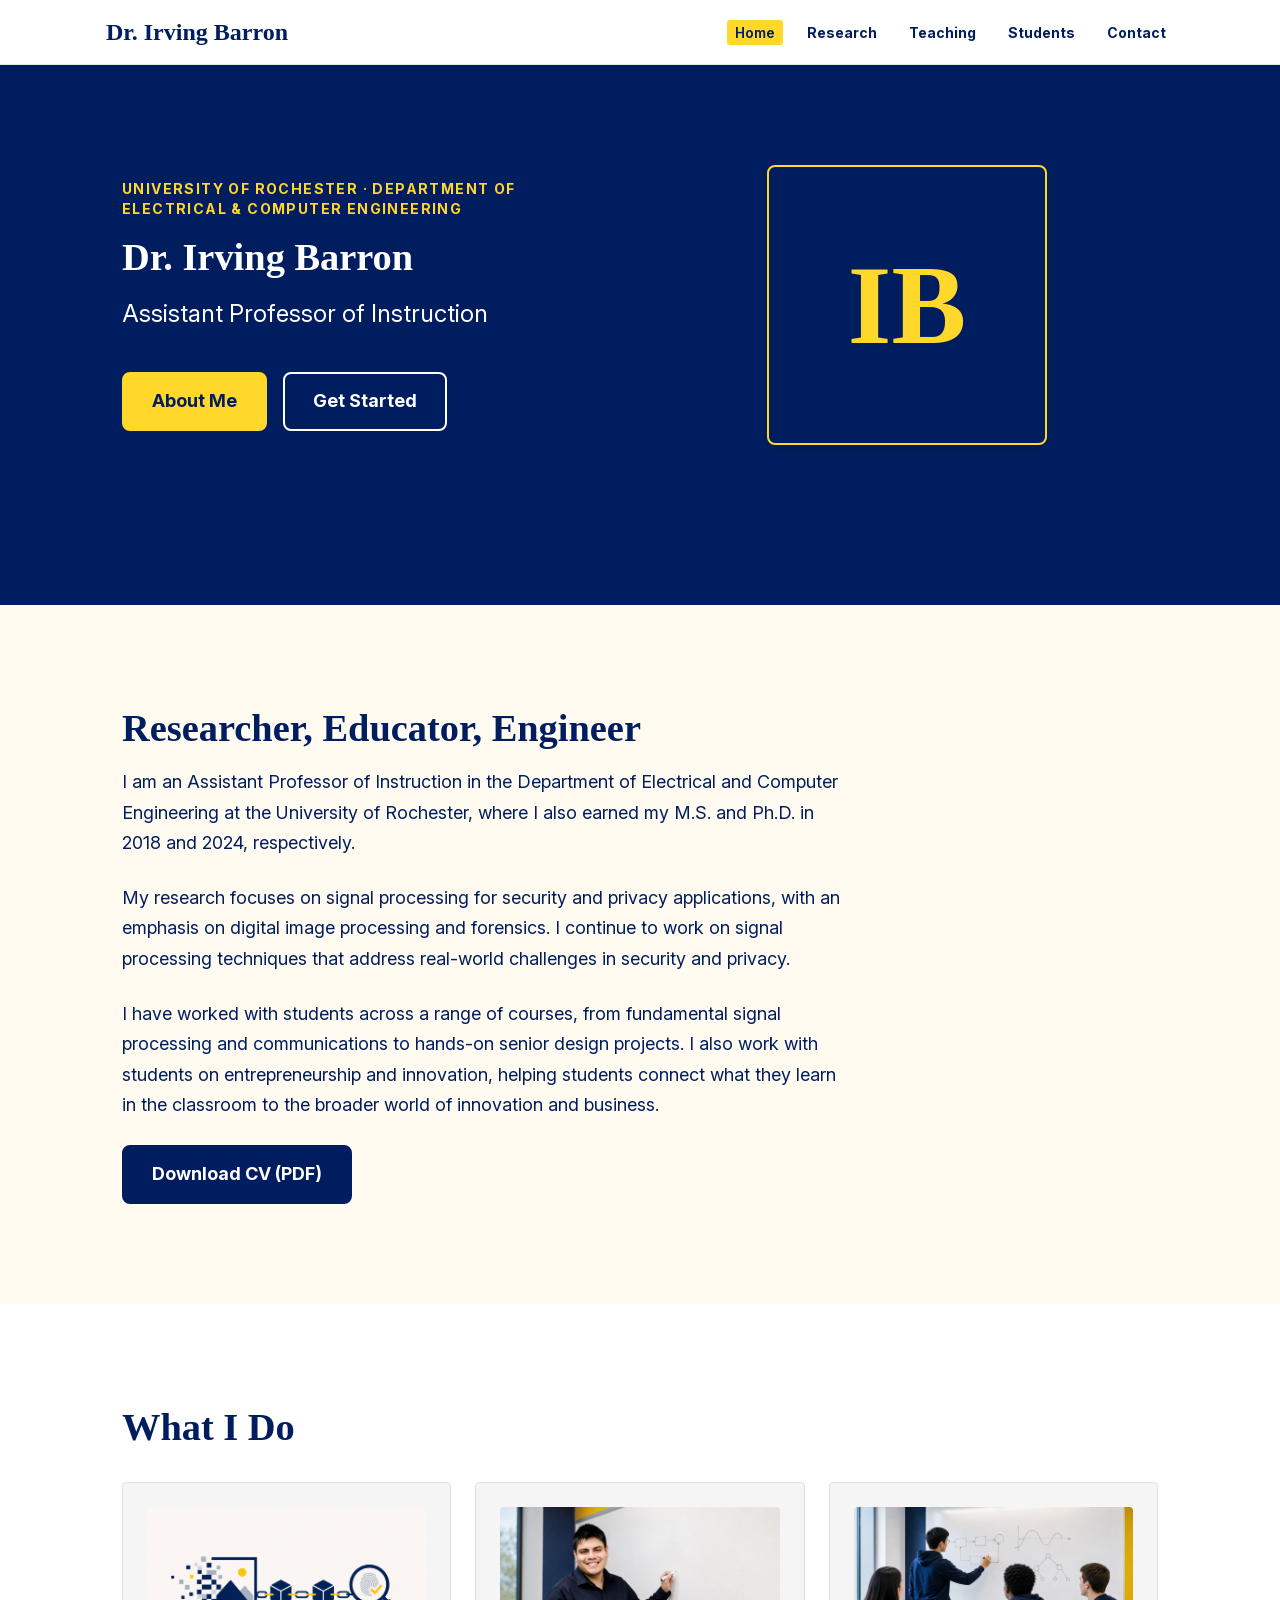
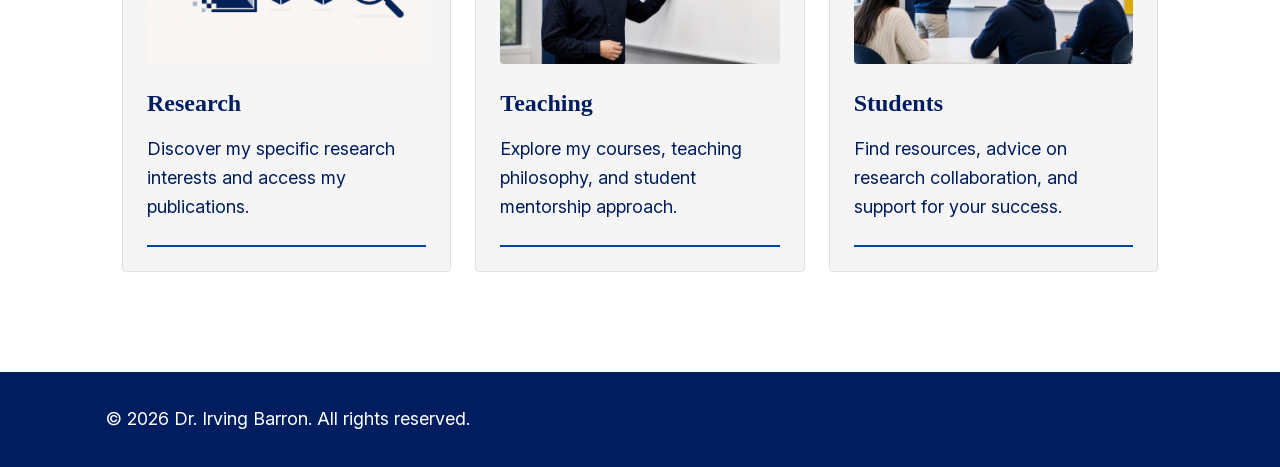
==== index.html @ 0afaf7f7 "wip: phase 06.5 paused after homepage imagery" ====
<!DOCTYPE html>
<html lang="en">
<head>
  <meta charset="UTF-8">
  <meta name="viewport" content="width=device-width, initial-scale=1.0">
  <meta name="description" content="Dr. Irving Barron, Faculty at University of Rochester">
  <title>Dr. Irving Barron</title>
  <link rel="stylesheet" href="css/style.css">
</head>
<body>

  <!-- HEADER / NAVIGATION -->
  <header class="site-header">
    <nav class="nav" aria-label="Main navigation">
      <div class="nav__inner">

        <!-- Brand / site name — left side -->
        <a class="nav__brand" href="index.html">Dr. Irving Barron</a>

        <!-- Hamburger button — visible only on mobile (<768px) -->
        <button
          class="nav__hamburger"
          aria-label="Toggle navigation"
          aria-expanded="false"
          aria-controls="nav-menu"
        >
          <span class="nav__hamburger-line"></span>
          <span class="nav__hamburger-line"></span>
          <span class="nav__hamburger-line"></span>
        </button>

        <!-- Navigation links — hidden on mobile until toggled -->
        <div class="nav__menu" id="nav-menu">
          <ul class="nav__links" role="list">
            <li><a class="nav__link" href="index.html" aria-current="page">Home</a></li>
            <li><a class="nav__link" href="research.html">Research</a></li>
            <li><a class="nav__link" href="teaching.html">Teaching</a></li>
            <li><a class="nav__link" href="students.html">Students</a></li>
            <li><a class="nav__link" href="contact.html">Contact</a></li>
          </ul>
        </div>

      </div>
    </nav>
  </header>

  <!-- MAIN CONTENT -->
  <main class="main-content" id="main-content">

    <!-- HERO SECTION -->
    <section class="section section--navy section--spacious" style="min-height: 60vh;">
      <div class="container">
        <div class="hero__grid">

          <!-- Text column -->
          <div class="hero__text animate-on-load">
            <p class="eyebrow">University of Rochester &middot; Department of Electrical &amp; Computer Engineering</p>
            <h1>Dr. Irving Barron</h1>
            <p class="hero__lead">Assistant Professor of Instruction</p>
            <div class="hero__buttons">
              <a href="#about-me" class="btn btn--primary--inverse">About Me</a>
              <a href="#what-i-do" class="btn btn--outline--white">Get Started</a>
            </div>
          </div>

          <!-- Photo column -->
          <div class="hero__photo-col animate-on-load">
            <!-- PROFILE PHOTO: To use a real photo, uncomment the img tag below
                 and remove or hide the .profile-placeholder div -->
            <!-- <img src="assets/profile.jpg" alt="Dr. Irving Barron, Assistant Professor at the University of Rochester" class="profile-photo" width="280" height="280" loading="lazy"> -->
            <div class="profile-placeholder" role="img" aria-label="Profile photo placeholder for Dr. Irving Barron">
              <span class="profile-placeholder__initials" aria-hidden="true">IB</span>
            </div>
          </div>

        </div>
      </div>
    </section>

    <!-- ABOUT ME SECTION -->
    <section class="section section--butter section--spacious" id="about-me">
      <div class="container animate-on-load">
        <h2>Researcher, Educator, Engineer</h2>
        <p style="margin-top: var(--spacing-md); margin-bottom: var(--spacing-lg); max-width: 720px;">
I am an Assistant Professor of Instruction in the Department of Electrical and Computer Engineering at the University of Rochester, where I also earned my M.S. and Ph.D. in 2018 and 2024, respectively.
        </p>
        <p style="margin-bottom: var(--spacing-lg); max-width: 720px;">
My research focuses on signal processing for security and privacy applications, with an emphasis on digital image processing and forensics. I continue to work on signal processing techniques that address real-world challenges in security and privacy.
        </p>
        <p style="margin-bottom: var(--spacing-lg); max-width: 720px;">
I have worked with students across a range of courses, from fundamental signal processing and communications to hands-on senior design projects. I also work with students on entrepreneurship and innovation, helping students connect what they learn in the classroom to the broader world of innovation and business.
        </p>
        <a href="assets/cv.pdf" class="btn btn--primary">Download CV (PDF)</a>
      </div>
    </section>

    <!-- HIGHLIGHT CARDS SECTION -->
    <section class="section section--spacious" id="what-i-do">
      <div class="container">
        <h2 style="margin-bottom: var(--spacing-xl);">What I Do</h2>
        <div class="card-grid card-grid--ur">

          <!-- Research Card -->
          <a href="research.html" class="card-ur animate-on-load">
            <div class="card-ur__media">
              <img src="assets/images/what-i-do-research.jpg" alt="Symbolic digital image processing, blockchain, and forensic verification graphic">
            </div>
            <h3 class="card-ur__title">Research</h3>
            <p class="card-ur__description">Discover my specific research interests and access my publications.</p>
            <div class="card-ur__cta"></div>
          </a>

          <!-- Teaching Card -->
          <a href="teaching.html" class="card-ur animate-on-load">
            <div class="card-ur__media">
              <img src="assets/images/what-i-do-teaching.jpg" alt="Instructor standing beside a clean classroom whiteboard">
            </div>
            <h3 class="card-ur__title">Teaching</h3>
            <p class="card-ur__description">Explore my courses, teaching philosophy, and student mentorship approach.</p>
            <div class="card-ur__cta"></div>
          </a>

          <!-- Students Card -->
          <a href="students.html" class="card-ur animate-on-load">
            <div class="card-ur__media">
              <img src="assets/images/what-i-do-students.jpg" alt="Students watching a classmate work through a diagram on a whiteboard">
            </div>
            <h3 class="card-ur__title">Students</h3>
            <p class="card-ur__description">Find resources, advice on research collaboration, and support for your success.</p>
            <div class="card-ur__cta"></div>
          </a>

        </div>
      </div>
    </section>

  </main>

  <!-- FOOTER -->
  <footer class="footer">
    <div class="footer__inner">
      <p class="footer__text">
        &copy; <span class="footer__year"></span> Dr. Irving Barron. All rights reserved.
      </p>
    </div>
  </footer>

  <!-- JAVASCRIPT -->
  <script src="js/main.js"></script>
</body>
</html>
---- css/style.css ----
/* =============================================================================
   ibarron.dev — Design System
   css/style.css
   Single file. No frameworks. No build step.
   University of Rochester brand: navy #001E5F · yellow #FFD82B
   ============================================================================= */


/* =============================================================================
   1. Font Face — Inter Variable (self-hosted)
   ============================================================================= */

@font-face {
  font-family: 'Inter';
  src: url('../assets/fonts/inter-variable.woff2') format('woff2-variations');
  font-weight: 100 900;
  font-style: normal;
  font-display: swap;
}


/* =============================================================================
   2. Custom Properties — Design Tokens in :root
   ============================================================================= */

:root {
  /* --- Colors --- */
  --color-navy: #001E5F;
  --color-yellow: #FFD82B;
  --color-bright-lemon: #FFF601;
  --color-meliora-blue: #0045A0;
  --color-white: #FFFFFF;
  --color-dark-gray: #707070;
  --color-border: #E8E8E8;
  --color-butter: #FFFBF0;

  /* --- Spacing (multiples of 4px) --- */
  --spacing-xs: 4px;
  --spacing-sm: 8px;
  --spacing-md: 16px;
  --spacing-lg: 24px;
  --spacing-xl: 32px;
  --spacing-2xl: 48px;
  --spacing-3xl: 64px;

  /* --- Typography — 4 size tokens, 2 weights (400 regular, 700 bold) --- */
  --font-sans: 'Inter', system-ui, -apple-system, sans-serif;
  --font-serif: Georgia, 'Times New Roman', serif;
  --font-size-heading: clamp(1.5rem, 3vw, 3.5rem);
  --font-size-subheading: clamp(1.125rem, 2vw, 1.5rem);
  --font-size-body: clamp(1rem, 2vw, 1.125rem);
  --font-size-label: 0.875rem;

  /* --- Breakpoints (reference values — not usable in var() for @media) --- */
  --breakpoint-mobile: 640px;
  --breakpoint-nav: 768px;
  --breakpoint-desktop: 1024px;
}


/* =============================================================================
   3. CSS Reset / Base Styles
   ============================================================================= */

*,
*::before,
*::after {
  box-sizing: border-box;
}

html {
  font-size: 16px;
  scroll-behavior: smooth;
  -webkit-text-size-adjust: 100%;
}

body {
  margin: 0;
  padding: 0;
  background-color: var(--color-white);
  color: var(--color-navy);
  font-family: var(--font-sans);
  font-size: var(--font-size-body);
  font-weight: 400;
  line-height: 1.7;
  -webkit-font-smoothing: antialiased;
  -moz-osx-font-smoothing: grayscale;
}

h1, h2, h3, h4, h5, h6,
p, ul, ol, li, figure, blockquote {
  margin: 0;
  padding: 0;
}

ul, ol {
  list-style: none;
}

img, svg {
  display: block;
  max-width: 100%;
}

a {
  color: inherit;
  text-decoration: none;
}

button {
  background: none;
  border: none;
  cursor: pointer;
  font-family: inherit;
}


/* =============================================================================
   4. Skip Link (accessibility — first element on page)
   ============================================================================= */

/* =============================================================================
   5. Typography Base Styles
   ============================================================================= */

/* H1 and H2 — Georgia serif, bold, fluid heading size */
h1,
h2 {
  font-family: var(--font-serif);
  font-weight: 700;
  font-size: var(--font-size-heading);
  line-height: 1.2;
  color: var(--color-navy);
}

/* H3, H4, H5 — Inter sans-serif, bold, fluid subheading size */
h3,
h4,
h5 {
  font-family: var(--font-sans);
  font-weight: 700;
  font-size: var(--font-size-subheading);
  line-height: 1.3;
  color: var(--color-navy);
}

h6 {
  font-family: var(--font-sans);
  font-weight: 700;
  font-size: var(--font-size-label);
  line-height: 1.4;
  color: var(--color-navy);
}

p {
  font-family: var(--font-sans);
  font-weight: 400;
  font-size: var(--font-size-body);
  line-height: 1.7;
  color: inherit;
}

/* Eyebrow label — section headings, muted uppercase */
.eyebrow {
  font-family: var(--font-sans);
  font-size: var(--font-size-label);
  font-weight: 700;
  text-transform: uppercase;
  letter-spacing: 0.1em;
  color: var(--color-dark-gray);
  line-height: 1.4;
}


/* =============================================================================
   6. Layout Utilities
   ============================================================================= */

/* Centered container with consistent max-width and horizontal padding */
.container {
  width: 100%;
  max-width: 1100px;
  margin-left: auto;
  margin-right: auto;
  padding-left: var(--spacing-md);
  padding-right: var(--spacing-md);
}

/* Two-column grid (desktop) */
.grid-2 {
  display: grid;
  grid-template-columns: 1fr;
  gap: var(--spacing-xl);
}

/* Three-column grid (desktop) */
.grid-3 {
  display: grid;
  grid-template-columns: 1fr;
  gap: var(--spacing-lg);
}

/* Section vertical rhythm */
.section {
  padding-top: var(--spacing-3xl);
  padding-bottom: var(--spacing-3xl);
}

/* Section with butter background */
.section--butter {
  background-color: var(--color-butter);
}

/* Section with navy background */
.section--navy {
  background-color: var(--color-navy);
  color: var(--color-white);
}

/* Section with navy background — override heading/paragraph colors */
.section--navy h1,
.section--navy h2,
.section--navy h3,
.section--navy h4,
.section--navy h5,
.section--navy p {
  color: var(--color-white);
}

/* Eyebrow on navy background — yellow for visual hierarchy */
.section--navy .eyebrow {
  color: var(--color-yellow);
}

/* Spacious section — increased vertical padding for home page */
.section--spacious {
  padding-top: 100px;
  padding-bottom: 100px;
}


/* =============================================================================
   7. Navigation Component
   ============================================================================= */

.nav {
  position: sticky;
  top: 0;
  background-color: var(--color-white);
  border-bottom: 1px solid var(--color-border);
  z-index: 100;
}

.nav__inner {
  display: flex;
  align-items: center;
  justify-content: space-between;
  height: 64px;
  max-width: 1100px;
  margin-left: auto;
  margin-right: auto;
  padding-left: var(--spacing-md);
  padding-right: var(--spacing-md);
}

/* Brand / site name */
.nav__brand {
  font-family: var(--font-serif);
  font-weight: 700;
  font-size: var(--font-size-subheading);
  color: var(--color-navy);
  text-decoration: none;
  flex-shrink: 0;
}

.nav__brand:hover {
  color: var(--color-meliora-blue);
  transition: color 0.2s ease;
}

/* Nav links list (desktop) */
.nav__menu {
  display: flex;
}

.nav__links {
  display: flex;
  align-items: center;
  gap: var(--spacing-md);
  list-style: none;
  margin: 0;
  padding: 0;
}

.nav__link {
  font-family: var(--font-sans);
  font-size: var(--font-size-label);
  font-weight: 700;
  color: var(--color-navy);
  text-decoration: none;
  padding: var(--spacing-xs) var(--spacing-sm);
  border-radius: 4px;
  transition: color 0.2s ease;
}

.nav__link:hover {
  color: var(--color-meliora-blue);
}

/* Active page indicator */
.nav__link[aria-current="page"] {
  color: var(--color-navy);
  background-color: var(--color-yellow);
  padding: 4px 8px;
  border-radius: 3px;
  font-weight: 600;
}

/* Hamburger button — hidden on desktop, shown on mobile */
.nav__hamburger {
  display: none;
  flex-direction: column;
  justify-content: space-between;
  width: 28px;
  height: 20px;
  background: none;
  border: none;
  cursor: pointer;
  padding: 0;
  color: var(--color-navy);
}

.nav__hamburger-line {
  display: block;
  width: 100%;
  height: 2px;
  background-color: var(--color-navy);
  border-radius: 2px;
  transition: transform 0.2s ease, opacity 0.2s ease;
}

/* Hamburger open state — becomes × */
.nav--open .nav__hamburger-line:nth-child(1) {
  transform: translateY(9px) rotate(45deg);
}

.nav--open .nav__hamburger-line:nth-child(2) {
  opacity: 0;
}

.nav--open .nav__hamburger-line:nth-child(3) {
  transform: translateY(-9px) rotate(-45deg);
}


/* =============================================================================
   8. Footer Component
   ============================================================================= */

.footer {
  background-color: var(--color-navy);
  color: var(--color-white);
  padding: var(--spacing-xl) 0;
}

.footer__inner {
  display: grid;
  grid-template-columns: 1fr;
  gap: var(--spacing-lg);
  max-width: 1100px;
  margin-left: auto;
  margin-right: auto;
  padding-left: var(--spacing-md);
  padding-right: var(--spacing-md);
}

.footer__text {
  font-family: var(--font-sans);
  font-size: var(--font-size-body);
  font-weight: 400;
  color: var(--color-white);
  line-height: 1.7;
}

.footer__year {
  /* Populated by JS: new Date().getFullYear() */
}

.footer a {
  color: var(--color-white);
  text-decoration: underline;
  text-underline-offset: 2px;
  transition: color 0.2s ease;
}

.footer a:hover {
  color: var(--color-yellow);
}


/* =============================================================================
   9. Button Components
   ============================================================================= */

/* Base button — shared styles */
.btn {
  display: inline-flex;
  align-items: center;
  justify-content: center;
  font-family: var(--font-sans);
  font-weight: 700;
  font-size: var(--font-size-body);
  padding: 0.75rem 1.75rem; /* 12px 28px — TYP-05 */
  border-radius: 8px;
  border: 2px solid transparent;
  cursor: pointer;
  text-decoration: none;
  min-height: 44px; /* RESP-06 touch target */
  transition: background-color 0.2s ease, color 0.2s ease, border-color 0.2s ease;
  white-space: nowrap;
}

/* Primary button — navy fill */
.btn--primary {
  background-color: var(--color-navy);
  color: var(--color-white);
  border-color: var(--color-navy);
}

.btn--primary:hover {
  background-color: var(--color-meliora-blue);
  border-color: var(--color-meliora-blue);
}

/* Outline button — navy border on light background */
.btn--outline {
  background-color: transparent;
  color: var(--color-navy);
  border-color: var(--color-navy);
}

.btn--outline:hover {
  background-color: var(--color-navy);
  color: var(--color-white);
  border-color: var(--color-navy);
}

/* Outline white button — white border on navy background */
.btn--outline--white {
  background-color: transparent;
  color: var(--color-white);
  border-color: var(--color-white);
}

.btn--outline--white:hover {
  background-color: var(--color-white);
  color: var(--color-navy);
  border-color: var(--color-white);
}

/* Inverse primary button — yellow fill, navy text (for use on navy backgrounds) */
.btn--primary--inverse {
  background-color: var(--color-yellow);
  color: var(--color-navy);
  border-color: var(--color-yellow);
}

.btn--primary--inverse:hover {
  background-color: #e6c200;
  border-color: #e6c200;
  color: var(--color-navy);
}


/* =============================================================================
   10. Card Components
   ============================================================================= */

/* Base card */
.card {
  background-color: #B7D3FF; /* Wondrous Sky — UofR brand light blue */
  border: 1px solid var(--color-border);
  border-radius: 8px;
  padding: var(--spacing-lg); /* 24px — TYP-08: 1.5rem */
  transition: box-shadow 0.2s ease, border-top-color 0.2s ease;
}

.card:hover {
  box-shadow: 0 2px 4px rgba(0, 0, 0, 0.1);
}

/* Clickable card (link-based card) — remove link styling */
.card--clickable {
  text-decoration: none;
  color: inherit;
  display: block;
  cursor: pointer;
}

/* Card links — visible underline so they don't blend with paragraph text */
.card a {
  color: var(--color-navy);
  font-weight: 700;
  text-decoration: underline;
  text-underline-offset: 2px;
}

.card a:hover {
  color: var(--color-meliora-blue);
}

/* Highlighted card — yellow top border, changes to navy on hover */
.card--highlighted {
  border-top: 4px solid var(--color-yellow);
}

.card--highlighted:hover {
  border-top-color: var(--color-navy);
}

/* Publication card — flex container with two zones (content + PDF download) */
.card--publication {
  background-color: var(--color-white);
  border: 1px solid var(--color-border);
  padding: 0; /* Override base .card padding for flex layout */
  display: flex;
  transition: box-shadow 0.2s ease;
}

.card--publication:hover {
  box-shadow: 0 4px 12px rgba(0, 0, 0, 0.12);
}

/* Publication info link — 75% of card width */
.publication__link {
  flex: 3;
  padding: var(--spacing-lg);
  text-decoration: none;
  color: inherit;
  display: flex;
  flex-direction: column;
  justify-content: center;
  transition: background-color 0.2s ease;
}

.publication__link:hover {
  background-color: #B7D3FF; /* Wondrous Sky — UofR brand light blue */
}

/* PDF download button — 25% of card width */
.publication__pdf-download {
  flex: 1;
  border-left: 1px solid var(--color-border);
  display: flex;
  align-items: center;
  justify-content: center;
  text-decoration: none;
  color: var(--color-navy);
  transition: background-color 0.2s ease, color 0.2s ease;
  cursor: pointer;
}

.publication__pdf-download svg {
  width: 80px;
  height: 80px;
  stroke: currentColor;
  fill: none;
}

.publication__pdf-download:hover {
  background-color: var(--color-yellow);
  color: var(--color-navy);
}

/* Grant card — same pattern as publication card */
.card--grant {
  background-color: var(--color-white);
  border: 1px solid var(--color-border);
  transition: background-color 0.2s ease, box-shadow 0.2s ease;
}

.card--grant:hover {
  background-color: #B7D3FF;
  box-shadow: 0 4px 12px rgba(0, 0, 0, 0.12);
}

a.card--grant {
  text-decoration: none;
  color: inherit;
  display: block;
}

/* UR-inspired Card Grid and Cards */
.card-grid--ur {
  display: grid;
  grid-template-columns: 1fr;
  gap: var(--spacing-lg);
}

/* Contact page card grid — centered with max-width */
.card-grid--ur-contact {
  display: grid;
  grid-template-columns: 1fr 1fr;
  gap: var(--spacing-lg);
  max-width: 1000px;
  margin: 0 auto;
}

@media (max-width: 1023px) {
  .card-grid--ur-contact {
    grid-template-columns: 1fr;
  }
}

/* UR-inspired Card */
.card-ur {
  background-color: #f5f5f5;
  border: 1px solid #e0e0e0;
  border-radius: 4px;
  padding: var(--spacing-lg);
  text-decoration: none;
  color: inherit;
  display: flex;
  flex-direction: column;
  transition: background-color 0.3s ease;
  position: relative;
}

.card-ur:hover {
  background-color: var(--color-navy);
  color: var(--color-white);
}

/* Card icon container */
.card-ur__icon {
  width: 100%;
  height: 200px;
  display: flex;
  align-items: center;
  justify-content: center;
  margin-bottom: var(--spacing-lg);
  color: var(--color-navy);
  transition: color 0.3s ease;
}

.card-ur:hover .card-ur__icon {
  color: var(--color-white);
}

.card-ur__icon svg {
  width: 100%;
  height: 100%;
  max-width: 120px;
  max-height: 120px;
  opacity: 0.8;
}

.card-ur:hover .card-ur__icon svg {
  opacity: 1;
}

.card-ur__media {
  width: 100%;
  aspect-ratio: 16 / 9;
  overflow: hidden;
  border-radius: 4px;
  margin-bottom: var(--spacing-lg);
  background-color: var(--color-light-gray);
}

.card-ur__media img {
  display: block;
  width: 100%;
  height: 100%;
  object-fit: cover;
  transition: transform 0.3s ease, filter 0.3s ease;
}

.card-ur:hover .card-ur__media img {
  transform: scale(1.03);
  filter: saturate(1.05);
}

/* Card title */
.card-ur__title {
  font-size: 1.5rem;
  font-weight: 700;
  color: var(--color-navy);
  margin: 0 0 var(--spacing-md) 0;
  font-family: var(--font-serif);
  transition: color 0.3s ease;
}

.card-ur:hover .card-ur__title {
  color: var(--color-white);
}

/* Card description */
.card-ur__description {
  font-size: var(--font-size-body);
  color: var(--color-navy);
  line-height: 1.6;
  margin: 0 0 var(--spacing-lg) 0;
  flex-grow: 1;
  transition: color 0.3s ease;
}

.card-ur:hover .card-ur__description {
  color: var(--color-white);
}

/* Call-to-action (underline only) */
.card-ur__cta {
  height: 2px;
  background-color: var(--color-meliora-blue);
  display: block;
  transition: background-color 0.3s ease;
}

.card-ur:hover .card-ur__cta {
  background-color: var(--color-white);
}

/* Contact card variant — no hover effect */
.card-ur--no-hover:hover {
  background-color: #f5f5f5 !important;
  color: inherit !important;
}

.card-ur--no-hover:hover .card-ur__icon {
  color: var(--color-navy) !important;
}

.card-ur--no-hover:hover .card-ur__icon svg {
  opacity: 0.8 !important;
}

.card-ur--no-hover:hover .card-ur__title {
  color: var(--color-navy) !important;
}

.card-ur--no-hover:hover .card-ur__description {
  color: var(--color-navy) !important;
}

.card-ur--no-hover:hover .card-ur__cta {
  background-color: var(--color-meliora-blue) !important;
}

/* Responsive: 2 columns on tablet, 3 on desktop */
@media (min-width: 768px) {
  .card-grid--ur {
    grid-template-columns: repeat(2, 1fr);
  }
}

@media (min-width: 1200px) {
  .card-grid--ur {
    grid-template-columns: repeat(3, 1fr);
  }
}

/* Funded card — includes eyebrow label styling */
.card--funded {
  position: relative;
}

.card--funded .eyebrow {
  display: block;
  margin-bottom: var(--spacing-sm);
}


/* =============================================================================
   11. Tag Pills and Badges
   ============================================================================= */

/* Research interest tag */
.tag-pill {
  display: inline-block;
  background-color: var(--color-navy);
  color: var(--color-white);
  border-radius: 100px;
  padding: var(--spacing-sm) var(--spacing-md); /* 8px 16px */
  font-family: var(--font-sans);
  font-size: var(--font-size-label);
  font-weight: 700;
  line-height: 1.2;
}

/* Year badge (compact) */
.badge--year {
  display: inline-block;
  background-color: var(--color-navy);
  color: var(--color-white);
  border-radius: 100px;
  padding: var(--spacing-xs) var(--spacing-md); /* 4px 12px */
  font-family: var(--font-sans);
  font-size: 0.75rem;
  font-weight: 700;
  line-height: 1.2;
}

/* Semester badge (same as year) */
.badge--semester {
  display: inline-block;
  background-color: var(--color-navy);
  color: var(--color-white);
  border-radius: 100px;
  padding: var(--spacing-xs) var(--spacing-md); /* 4px 12px */
  font-family: var(--font-sans);
  font-size: 0.75rem;
  font-weight: 700;
  line-height: 1.2;
}


/* =============================================================================
   12. Profile Photo Placeholder (CSS-only, ASSET-04)
   ============================================================================= */

.profile-placeholder {
  width: clamp(120px, 30vw, 280px);
  aspect-ratio: 1 / 1;
  background-color: var(--color-navy);
  border: 2px solid var(--color-yellow);
  box-shadow: 0 4px 12px rgba(0, 0, 0, 0.12);
  border-radius: 8px;
  display: flex;
  align-items: center;
  justify-content: center;
  flex-shrink: 0;
}

.profile-placeholder__initials {
  font-family: var(--font-serif);
  font-weight: 700;
  font-size: clamp(48px, 12vw, 112px);
  color: var(--color-yellow);
  user-select: none;
  line-height: 1;
}


/* =============================================================================
   13. Tab Component (Phase 4 — Students Hub ARIA tab pattern, pill buttons)
   ============================================================================= */

/* Tab container — flex row of pill buttons */
.tabs {
  display: flex;
  flex-wrap: wrap;
  gap: var(--spacing-md);
  margin-bottom: var(--spacing-lg);
}

/* Legacy sub-classes kept for backward compat */
.tabs__list {
  display: flex;
  border-bottom: 2px solid var(--color-border);
  gap: var(--spacing-xs);
  margin: 0;
  padding: 0;
  list-style: none;
}

.tabs__tab {
  font-family: var(--font-sans);
  font-size: var(--font-size-label);
  font-weight: 700;
  color: var(--color-navy);
  background: none;
  border: none;
  border-bottom: 2px solid transparent;
  padding: var(--spacing-sm) var(--spacing-md);
  cursor: pointer;
  margin-bottom: -2px;
  transition: color 0.2s ease, border-color 0.2s ease;
}

.tabs__tab:hover {
  color: var(--color-meliora-blue);
}

.tabs__tab[aria-selected="true"] {
  color: var(--color-yellow);
  border-bottom-color: var(--color-yellow);
  background-color: var(--color-navy);
  border-radius: 4px 4px 0 0;
}

.tabs__panel {
  padding-top: var(--spacing-lg);
}

.tabs__panel[hidden] {
  display: none;
}

/* --- ARIA role-based tab selectors (pill button style, STU-03, RESP-06) --- */

/* Tablist row — pill buttons, no underline separator */
[role="tablist"] {
  display: flex;
  flex-wrap: wrap;
  gap: var(--spacing-md);
  list-style: none;
  padding: 0;
  margin: 0 0 var(--spacing-lg) 0;
  border-bottom: none;
}

/* Base tab button — pill shape, Inter bold, 44px min touch target */
[role="tab"] {
  display: inline-flex;
  align-items: center;
  justify-content: center;
  flex: 0 1 auto;
  padding: 0.75rem 1.75rem; /* consistent with .btn sizing */
  min-height: 44px;         /* RESP-06: touch target accessibility */
  background-color: transparent;
  color: var(--color-navy);
  border: 2px solid transparent;
  border-radius: 20px;      /* pill shape */
  font-family: var(--font-sans);
  font-weight: 700;
  font-size: var(--font-size-label);
  cursor: pointer;
  white-space: nowrap;
  transition: color 0.2s ease, border-color 0.2s ease, background-color 0.2s ease;
}

/* Inactive tab hover — Meliora Blue text + matching border outline */
[role="tab"]:hover {
  color: var(--color-meliora-blue);
  border-color: var(--color-meliora-blue);
}

/* Active tab — navy fill, white text, pill shape */
[role="tab"][aria-selected="true"] {
  background-color: var(--color-navy);
  color: var(--color-white);
  border-color: var(--color-navy);
}

/* Active tab hover — don't change active tab on hover */
[role="tab"][aria-selected="true"]:hover {
  background-color: var(--color-navy);
  color: var(--color-white);
  border-color: var(--color-navy);
}

/* Focus state — visible outline (overrides global :focus-visible for tabs) */
[role="tab"]:focus-visible {
  outline: 2px solid var(--color-meliora-blue);
  outline-offset: 2px;
}

/* Tab panel — white background, generous vertical padding */
[role="tabpanel"] {
  background-color: var(--color-white);
  padding: var(--spacing-3xl) 0;
}

/* Hidden panels removed from view (managed by hidden attribute + JS) */
[role="tabpanel"][hidden] {
  display: none;
}

/* --- Panel fade animation (used by Plan 02 JS tab switching) --- */

@media (prefers-reduced-motion: no-preference) {
  [role="tabpanel"][data-fade="out"] {
    opacity: 0;
    transition: opacity 0.2s ease-out;
  }

  [role="tabpanel"][data-fade="in"] {
    opacity: 1;
    transition: opacity 0.2s ease-in;
  }
}

/* --- Students Hub panel content spacing --- */

/* Heading inside panel */
[role="tabpanel"] h2 {
  margin-bottom: var(--spacing-lg);
}

/* Paragraph spacing inside panels */
[role="tabpanel"] p {
  margin-bottom: var(--spacing-md);
}

/* List styling inside panels */
[role="tabpanel"] ul {
  list-style: disc;
  padding-left: var(--spacing-xl);
  margin-bottom: var(--spacing-md);
}

[role="tabpanel"] ul li {
  margin-bottom: var(--spacing-sm);
}

/* Card spacing inside panels */
[role="tabpanel"] .card {
  margin-bottom: var(--spacing-xl);
}


/* =============================================================================
   14. Focus Indicators (A11Y-01, NAV-05)
   ============================================================================= */

/* Global focus indicator — yellow outline */
:focus-visible {
  outline: 3px solid var(--color-yellow);
  outline-offset: 2px;
}

/* Focus on dark/navy backgrounds — white outline instead */
.nav__hamburger:focus-visible,
.footer :focus-visible,
.section--navy :focus-visible,
.btn--primary:focus-visible,
.btn--primary--inverse:focus-visible,
.btn--outline--white:focus-visible {
  outline: 3px solid var(--color-white);
  outline-offset: 2px;
}


/* =============================================================================
   15. Animation Keyframes (ANIM-01, ANIM-02)
   All animations MUST be wrapped in prefers-reduced-motion
   ============================================================================= */

@media (prefers-reduced-motion: no-preference) {
  @keyframes fadeInUp {
    from {
      opacity: 0;
      transform: translateY(20px);
    }
    to {
      opacity: 1;
      transform: translateY(0);
    }
  }

  /* Page-load fade-in + slide up */
  .animate-on-load {
    animation: fadeInUp 0.5s ease-out forwards;
  }

  /* Stagger delays per nth-child */
  .animate-on-load:nth-child(1) { animation-delay: 0s; }
  .animate-on-load:nth-child(2) { animation-delay: 0.1s; }
  .animate-on-load:nth-child(3) { animation-delay: 0.2s; }
  .animate-on-load:nth-child(4) { animation-delay: 0.3s; }
  .animate-on-load:nth-child(5) { animation-delay: 0.4s; }
  .animate-on-load:nth-child(6) { animation-delay: 0.5s; }
}

/* Hover/Focus transitions — intentionally NOT wrapped in reduced-motion.
   These are immediate interactive responses, not gratuitous animations. */
.btn,
.card,
.nav__link,
.nav__brand,
.tabs__tab {
  /* Transition declarations are already set on each component above.
     Listed here for reference: all use 0.2s ease transitions (ANIM-03). */
}


/* =============================================================================
   16. Responsive Breakpoints
   Mobile-first: starts single-column, expands at each breakpoint.
   Organized by breakpoint (not by component).
   ============================================================================= */

/* --- Mobile overrides: < 640px --- */
@media (max-width: 639px) {
  /* Hamburger nav visible on mobile */
  .nav__hamburger {
    display: flex;
  }

  /* Mobile menu hidden by default */
  .nav__menu {
    display: none;
    position: absolute;
    top: 64px;
    left: 0;
    right: 0;
    background-color: var(--color-white);
    border-bottom: 1px solid var(--color-border);
    padding: var(--spacing-md);
    z-index: 99;
  }

  /* Mobile menu open state (toggled by JS via .nav--open on .nav) */
  .nav--open .nav__menu {
    display: block;
  }

  .nav--open .nav__links {
    flex-direction: column;
    gap: var(--spacing-sm);
  }

  /* Stack all grids on mobile */
  .grid-2,
  .grid-3 {
    grid-template-columns: 1fr;
  }

  /* Narrower section padding on mobile */
  .section {
    padding-top: var(--spacing-2xl);
    padding-bottom: var(--spacing-2xl);
  }

  /* Hero buttons stack on mobile */
  .hero__buttons {
    flex-direction: column;
    align-items: stretch;
  }

  /* Spacious sections reduce padding on mobile */
  .section--spacious {
    padding-top: var(--spacing-3xl);
    padding-bottom: var(--spacing-3xl);
  }

  /* Contact details — single column on mobile */
  .contact-details {
    grid-template-columns: 1fr;
    gap: var(--spacing-xs);
  }

  /* Course header — stack on mobile */
  .course__header {
    flex-direction: column;
    gap: var(--spacing-sm);
  }
}

/* --- Tablet: 640px and above --- */
@media (min-width: 640px) {
  /* Two-column grid activates */
  .grid-2 {
    grid-template-columns: repeat(2, 1fr);
  }

  /* Footer becomes two-column */
  .footer__inner {
    grid-template-columns: repeat(2, 1fr);
  }
}

/* --- Nav breakpoint: 768px and above --- */
@media (min-width: 768px) {
  /* Show nav links, hide hamburger */
  .nav__menu {
    display: flex;
    position: static;
    background: none;
    border: none;
    padding: 0;
  }

  .nav__hamburger {
    display: none;
  }

  /* Reset nav links direction */
  .nav__links {
    flex-direction: row;
  }
}

/* =============================================================================
   17. Hero Component (Phase 2 — Home Page)
   ============================================================================= */

/* Hero grid — single column mobile/tablet, two-column at 1024px desktop */
.hero__grid {
  display: grid;
  grid-template-columns: 1fr;
  gap: var(--spacing-xl);
  align-items: center;
}

/* --- Desktop: 1024px and above --- */
@media (min-width: 1024px) {
  /* Three-column grid activates */
  .grid-3 {
    grid-template-columns: repeat(3, 1fr);
  }

  /* Container padding increase */
  .container {
    padding-left: var(--spacing-xl);
    padding-right: var(--spacing-xl);
  }

  /* Hero grid becomes two-column on desktop */
  .hero__grid {
    grid-template-columns: 1fr 1fr;
  }
}

/* Hero text column */
.hero__text {
  display: flex;
  flex-direction: column;
  gap: var(--spacing-md);
}

/* Hero lead paragraph — slightly larger */
.hero__lead {
  font-size: var(--font-size-subheading);
  font-weight: 400;
  line-height: 1.5;
}

/* Hero button row — side-by-side desktop, stacked mobile */
.hero__buttons {
  display: flex;
  flex-wrap: wrap;
  gap: var(--spacing-md);
  margin-top: var(--spacing-lg);
}

/* Hero photo column — centers the placeholder */
.hero__photo-col {
  display: flex;
  justify-content: center;
  align-items: center;
}


/* =============================================================================
   18. Phase 3 — Content Page Components
   ============================================================================= */

/* --- 18a. Page Header Component --- */

.page-header__grid {
  display: grid;
  grid-template-columns: 1fr;
  gap: var(--spacing-xl);
  align-items: center;
}

@media (min-width: 1024px) {
  .page-header__grid {
    grid-template-columns: 1fr 1fr;
  }
}

.page-header__icon {
  display: flex;
  justify-content: center;
  align-items: center;
}

.page-header__icon svg {
  width: clamp(120px, 25vw, 280px);
  height: clamp(120px, 25vw, 280px);
  color: var(--color-white);
  stroke: currentColor;
  fill: none;
  stroke-width: 1.5;
}


/* --- 18b. Publication Card Sub-classes --- */

.publication__authors {
  margin-bottom: var(--spacing-sm);
  font-size: var(--font-size-body);
  font-weight: 400;
}

.author-highlight {
  font-weight: 700;
  background-color: #f5f5f5;
  padding: 0 2px;
  border-radius: 2px;
}

.publication__title {
  margin-bottom: var(--spacing-sm);
  font-weight: 700;
}

.publication__details {
  margin: 0;
  font-size: var(--font-size-body);
  color: var(--color-dark-gray);
}

.publication__details em {
  font-style: italic;
}


/* --- 18c. Course Card --- */

.course__header {
  display: flex;
  justify-content: space-between;
  align-items: flex-start;
  gap: var(--spacing-lg);
  margin-bottom: var(--spacing-lg);
}

.course__title {
  flex: 1;
  margin: 0;
}

.course__badges {
  display: flex;
  gap: var(--spacing-sm);
  flex-wrap: wrap;
  justify-content: flex-end;
  flex-shrink: 0;
}

.badge--level {
  display: inline-block;
  background-color: var(--color-navy);
  color: var(--color-white);
  border-radius: 100px;
  padding: var(--spacing-xs) var(--spacing-md);
  font-family: var(--font-sans);
  font-size: 0.75rem;
  font-weight: 700;
  line-height: 1.2;
  white-space: nowrap;
}

.course__description {
  margin: 0;
}


/* --- 18d. Course Media Card (side-by-side with media + yellow content) --- */

.course-media-card {
  display: flex;
  gap: 0;
  background-color: var(--color-white);
  border-radius: 0;
  overflow: hidden;
  transition: box-shadow 0.2s ease;
  animation: fadeInUp 0.6s ease-out;
}

.course-media-card:hover {
  box-shadow: 0 4px 12px rgba(0, 0, 0, 0.12);
}

/* Media container — left side, holds image/video or SVG placeholder */
.course-media-card__media {
  flex: 1;
  min-height: 300px;
  background-color: #f5f5f5;
  display: flex;
  align-items: center;
  justify-content: center;
  overflow: hidden;
}

.course-media-card__media img,
.course-media-card__media video,
.course-media-card__media svg {
  width: 100%;
  height: 100%;
  object-fit: cover;
}

.course-media-card__media svg {
  width: 60%;
  height: auto;
  object-fit: contain;
}

/* Content container — right side, yellow background */
.course-media-card__content {
  flex: 1;
  background-color: var(--color-yellow);
  padding: var(--spacing-2xl);
  display: flex;
  flex-direction: column;
  justify-content: center;
  gap: var(--spacing-lg);
}

.course-media-card__content h3 {
  margin: 0;
  color: var(--color-navy);
  font-size: var(--font-size-subheading);
}

.course-media-card__content p {
  margin: 0;
  color: var(--color-navy);
  font-size: var(--font-size-body);
}

.course-media-card__cta {
  color: var(--color-navy);
  font-weight: 700;
  text-decoration: underline;
  text-underline-offset: 4px;
  width: fit-content;
  transition: color 0.2s ease;
  display: none; /* Hidden for now, will enable in future */
}

.course-media-card__cta:hover {
  color: var(--color-meliora-blue);
}

/* Responsive: stack vertically on tablet and below */
@media (max-width: 1023px) {
  .course-media-card {
    flex-direction: column;
  }

  .course-media-card__media {
    min-height: 250px;
  }

  .course-media-card__content {
    padding: var(--spacing-xl);
  }
}

@media (max-width: 767px) {
  .course-media-card__media {
    min-height: 200px;
  }

  .course-media-card__content {
    padding: var(--spacing-lg);
  }
}


/* --- 18e. Research Interests --- */

/* Wrapper constrained to the left column (50%) on desktop so pills don't
   bleed into the right column where the page-header icon sits */
.research-interests__wrapper {
  max-width: 50%;
}

@media (max-width: 1023px) {
  /* On mobile/tablet the header grid is single-column, so full width is fine */
  .research-interests__wrapper {
    max-width: 100%;
  }
}

/* "Research Interests" label above the pills */
.research-interests__label {
  font-family: var(--font-sans);
  font-size: var(--font-size-label);
  font-weight: 700;
  text-transform: uppercase;
  letter-spacing: 0.1em;
  color: var(--color-white);
  margin-bottom: var(--spacing-sm);
  line-height: 1.4;
}

/* Research page navigation — buttons to jump to sections */
.research-nav {
  display: flex;
  flex-wrap: wrap;
  gap: var(--spacing-md);
  margin: 0;
}

.research-interests {
  display: flex;
  flex-wrap: wrap;
  gap: var(--spacing-md);
  margin: 0;
}

/* Highlighted pill — yellow background, navy text (mirrors btn--primary--inverse) */
.tag-pill--highlight {
  background-color: var(--color-yellow);
  color: var(--color-navy);
  text-align: center;
}

/* Secondary pill — outline style, white border and text on navy background */
.tag-pill--outline {
  background-color: transparent;
  color: var(--color-white);
  border: 2px solid var(--color-white);
  text-align: center;
}

/* Legacy — kept for backward compat if used elsewhere */
.tag-pill--primary {
  background-color: var(--color-meliora-blue);
}


/* --- 18e. Contact Details --- */

.contact-details {
  display: grid;
  grid-template-columns: auto 1fr;
  gap: var(--spacing-sm) var(--spacing-md);
  margin: var(--spacing-lg) 0;
}

.contact-details dt {
  font-weight: 700;
  color: var(--color-navy);
}

.contact-details dd {
  margin: 0;
  color: var(--color-navy);
}

.contact-details a {
  color: var(--color-navy);
  text-decoration: underline;
  text-underline-offset: 2px;
  transition: color 0.2s ease;
}

.contact-details a:hover {
  color: var(--color-meliora-blue);
}

.contact-note {
  margin-top: var(--spacing-xl);
  padding-top: var(--spacing-lg);
  border-top: 2px solid var(--color-navy);
  font-size: var(--font-size-body);
  color: var(--color-navy);
}

.profile-links {
  list-style: none;
  margin: var(--spacing-lg) 0 0 0;
  padding: 0;
}

.profile-links li {
  margin-bottom: var(--spacing-md);
}

.profile-links li::before {
  content: '\25AA\00A0';
  color: var(--color-navy);
  font-weight: 700;
}

.profile-links a {
  color: var(--color-navy);
  text-decoration: none;
  font-weight: 700;
  transition: color 0.2s ease;
}

.profile-links a:hover {
  color: var(--color-meliora-blue);
  text-decoration: underline;
}


/* =============================================================================
   19. Phase 04.1 — Students Hub Sidebar Layout
   ============================================================================= */

/* --- 19c. Sidebar Navigation --- */
.layout-1__wrapper {
  display: grid;
  grid-template-columns: 300px 1fr;
  gap: var(--spacing-2xl);
  align-items: start;
  margin-left: calc(-1 * var(--spacing-md));
  width: calc(100% + var(--spacing-md));
  padding-left: 0;
}

.layout-1__sidebar {
  position: sticky;
  top: calc(64px + var(--spacing-lg));
  overflow: hidden;
}

.sidebar-nav__list {
  list-style: none;
  padding: 0;
  margin: 0;
  display: flex;
  flex-direction: column;
  gap: var(--spacing-xs);
}

.sidebar-nav__item {
  display: block;
  width: 100%;
  padding: var(--spacing-sm) var(--spacing-xs);
  margin-left: 0;
  border: none;
  border-left: 3px solid transparent;
  background: none;
  font-family: var(--font-sans);
  font-size: var(--font-size-body);
  font-weight: 400;
  color: var(--color-navy);
  text-align: left;
  cursor: pointer;
  transition: background-color 0.2s ease, border-color 0.2s ease, color 0.2s ease;
  border-radius: 0 4px 4px 0;
}

.sidebar-nav__item:hover {
  background-color: rgba(0, 30, 95, 0.05);
}

.sidebar-nav__item[aria-selected="true"] {
  font-weight: 700;
  border-left-color: transparent;
  background-color: var(--color-bright-lemon);
  color: var(--color-meliora-blue);
  margin-left: -4px;
  padding-left: calc(var(--spacing-xs) + 4px);
}

.sidebar-nav__item:focus-visible {
  outline: 3px solid var(--color-meliora-blue);
  outline-offset: -2px;
}

/* Layout 1 panels (one visible at a time) */
.layout-1__panel {
  /* Panels are shown/hidden via hidden attribute in JS */
  margin: 0;
  padding: 0;
}

.layout-1__panel h2 {
  font-family: var(--font-serif);
  font-size: var(--font-size-heading);
  color: var(--color-navy);
  margin-bottom: var(--spacing-lg);
}

.layout-1__panel h3 {
  font-family: var(--font-serif);
  font-size: var(--font-size-subheading);
  color: var(--color-navy);
  margin-top: var(--spacing-xl);
  margin-bottom: var(--spacing-sm);
}

.layout-1__panel h3:first-of-type {
  margin-top: 0;
}

.layout-1__panel p {
  margin-bottom: var(--spacing-md);
  line-height: 1.6;
}

.layout-1__panel ul {
  margin-bottom: var(--spacing-md);
  padding-left: var(--spacing-xl);
}

.layout-1__panel li {
  margin-bottom: var(--spacing-sm);
  line-height: 1.6;
}


/* --- 19d. Layout 1 — Mobile select --- */
.layout-1__mobile-select-wrapper {
  display: none;
  margin-bottom: var(--spacing-lg);
}

.layout-1__select-label {
  display: block;
  font-family: var(--font-sans);
  font-size: var(--font-size-label);
  font-weight: 700;
  color: var(--color-navy);
  margin-bottom: var(--spacing-xs);
}

.layout-1__select {
  width: 100%;
  padding: var(--spacing-sm) var(--spacing-md);
  font-family: var(--font-sans);
  font-size: var(--font-size-body);
  color: var(--color-navy);
  border: 2px solid var(--color-navy);
  border-radius: 4px;
  background-color: var(--color-white, #fff);
  cursor: pointer;
}

.layout-1__select:focus-visible {
  outline: 3px solid var(--color-meliora-blue);
  outline-offset: 2px;
}

@media (max-width: 767px) {
  .layout-1__wrapper {
    grid-template-columns: 1fr;
  }
  .layout-1__sidebar {
    display: none;
  }
  .layout-1__mobile-select-wrapper {
    display: block;
  }
}

@media (min-width: 768px) {
  .layout-1__mobile-select-wrapper {
    display: none;
  }
}


/* =============================================================================
   20. Phase 06.5 — Impact & Outcomes Accordion
   ============================================================================= */

.outcomes-accordion {
  display: flex;
  flex-direction: column;
  gap: var(--spacing-sm);
}

.outcomes-accordion__item {
  border: 1px solid var(--color-border);
  border-radius: 4px;
  overflow: hidden;
}

.outcomes-accordion__header {
  display: flex;
  justify-content: space-between;
  align-items: center;
  width: 100%;
  padding: var(--spacing-md) var(--spacing-lg);
  margin: 0;
  border: none;
  background-color: var(--color-white);
  font-family: var(--font-sans);
  font-size: var(--font-size-body);
  font-weight: 700;
  color: var(--color-navy);
  text-align: left;
  cursor: pointer;
  transition: background-color 0.2s ease;
}

.outcomes-accordion__header:hover {
  background-color: rgba(0, 30, 95, 0.05);
}

.outcomes-accordion__header:focus-visible {
  outline: 3px solid var(--color-meliora-blue);
  outline-offset: -2px;
}

.outcomes-accordion__header::after {
  content: '▼';
  display: inline-block;
  font-size: 0.875rem;
  color: var(--color-navy);
  transition: transform 0.2s ease;
  flex-shrink: 0;
  margin-left: var(--spacing-md);
}

.outcomes-accordion__header[aria-expanded="true"]::after {
  transform: rotate(180deg);
}

.outcomes-accordion__content {
  display: none;
  padding: var(--spacing-lg) var(--spacing-lg) var(--spacing-lg) var(--spacing-lg);
  background-color: rgba(255, 253, 240, 0.5);
}

.outcomes-accordion__header[aria-expanded="true"] + .outcomes-accordion__content {
  display: block;
  animation: slideDown 0.2s ease;
}

.outcomes-accordion__content p {
  margin: 0;
  line-height: 1.6;
}

@keyframes slideDown {
  from {
    opacity: 0;
    transform: translateY(-8px);
  }
  to {
    opacity: 1;
    transform: translateY(0);
  }
}

/* Reduce motion preference */
@media (prefers-reduced-motion: reduce) {
  .outcomes-accordion__header {
    transition: none;
  }
  .outcomes-accordion__header::after {
    transition: none;
  }
  .outcomes-accordion__header[aria-expanded="true"] + .outcomes-accordion__content {
    animation: none;
  }
}
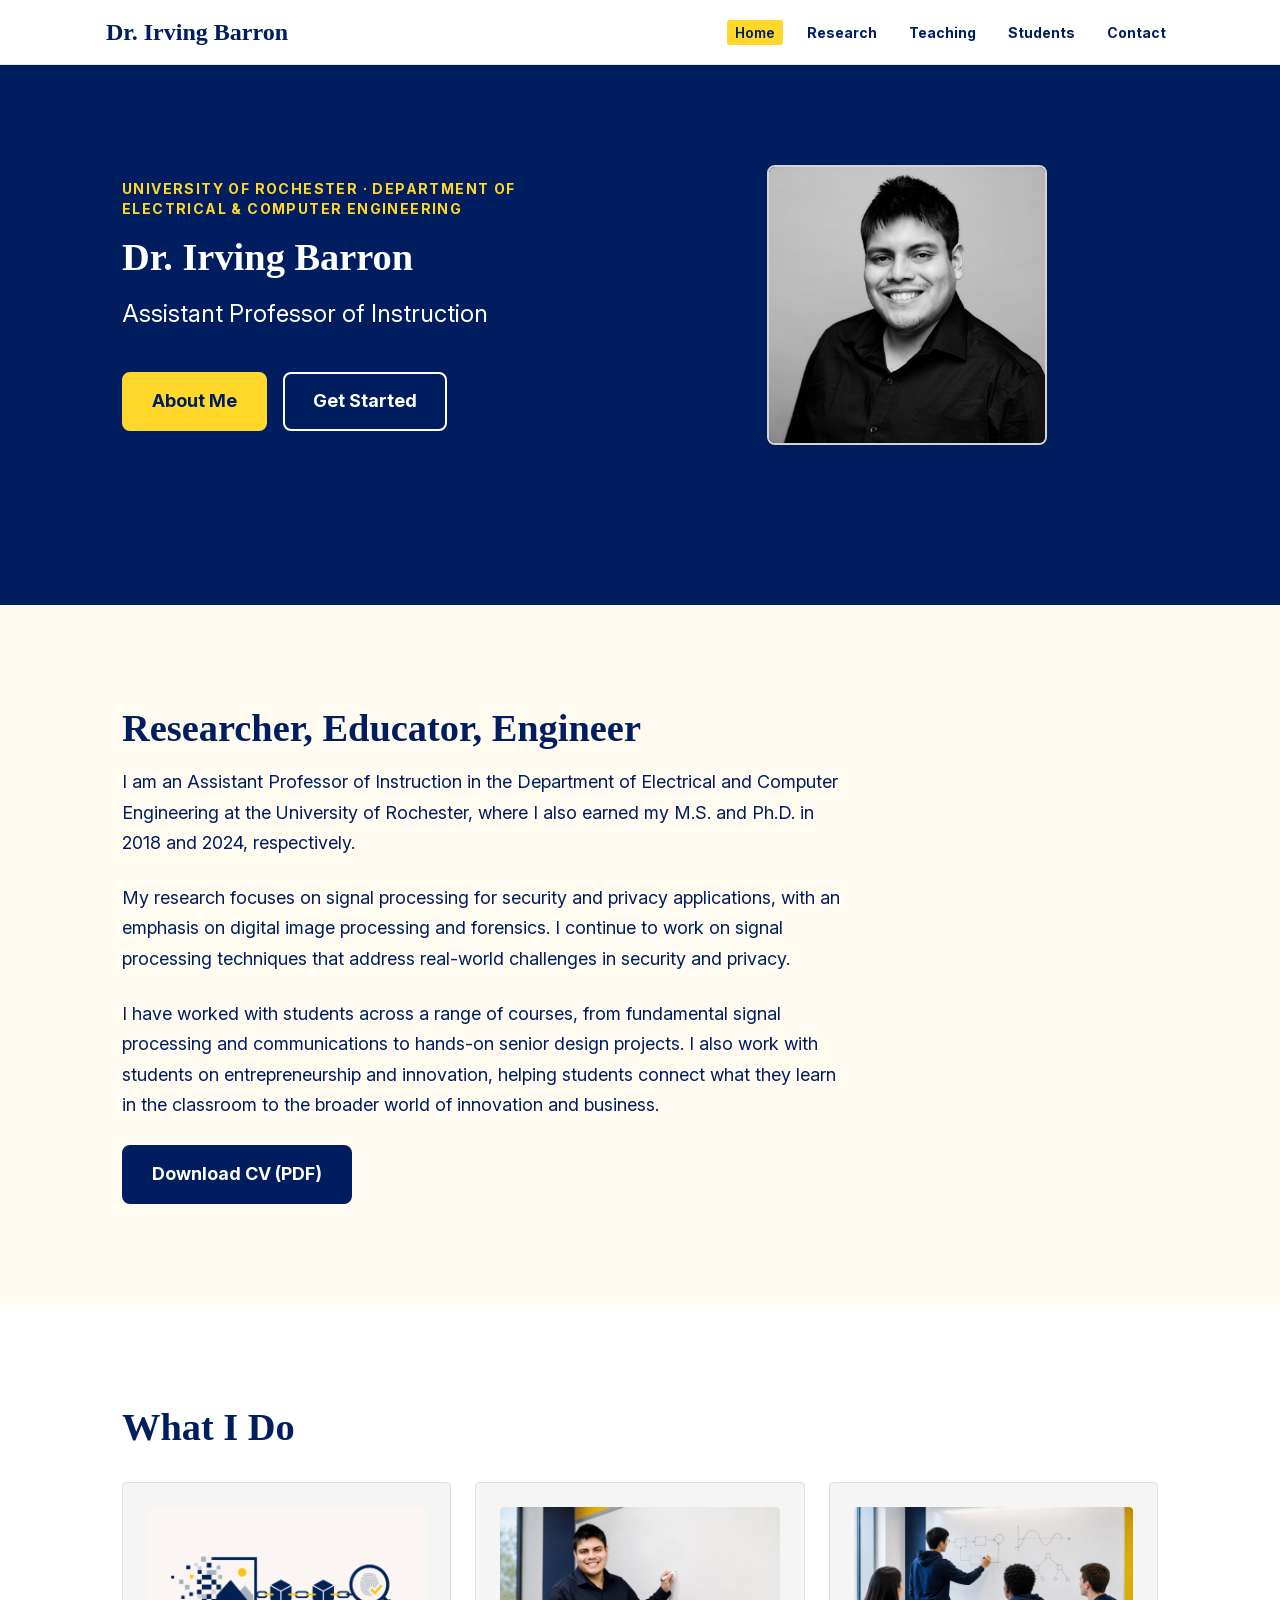
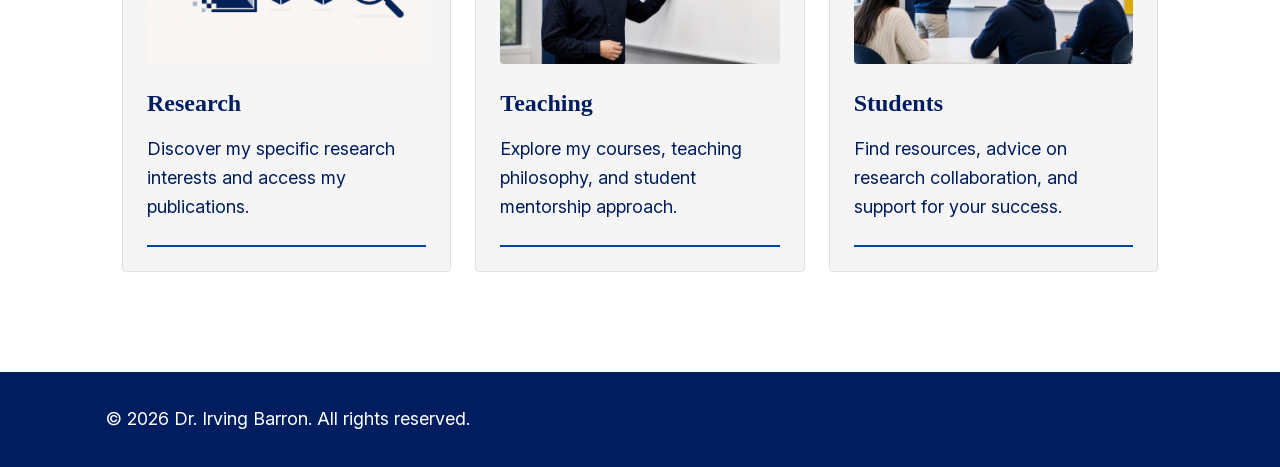
==== commit 32922cb8: "wip: phase 06.5 paused at visual polish" ====
--- a/index.html
+++ b/index.html
@@ -65,12 +65,7 @@
 
           <!-- Photo column -->
           <div class="hero__photo-col animate-on-load">
-            <!-- PROFILE PHOTO: To use a real photo, uncomment the img tag below
-                 and remove or hide the .profile-placeholder div -->
-            <!-- <img src="assets/profile.jpg" alt="Dr. Irving Barron, Assistant Professor at the University of Rochester" class="profile-photo" width="280" height="280" loading="lazy"> -->
-            <div class="profile-placeholder" role="img" aria-label="Profile photo placeholder for Dr. Irving Barron">
-              <span class="profile-placeholder__initials" aria-hidden="true">IB</span>
-            </div>
+            <img src="assets/images/dr-irving-barron-profile.jpeg" alt="Dr. Irving Barron, Assistant Professor at the University of Rochester" class="profile-photo" width="280" height="280" loading="lazy">
           </div>
 
         </div>
--- a/css/style.css
+++ b/css/style.css
@@ -816,8 +816,29 @@
 
 
 /* =============================================================================
-   12. Profile Photo Placeholder (CSS-only, ASSET-04)
-   ============================================================================= */
+   12. Profile Photo
+   ============================================================================= */
+
+.profile-photo {
+  width: clamp(120px, 30vw, 280px);
+  height: clamp(120px, 30vw, 280px);
+  aspect-ratio: 1 / 1;
+  border: 2px solid var(--color-yellow);
+  box-shadow: 0 4px 12px rgba(0, 0, 0, 0.12);
+  border-radius: 8px;
+  flex-shrink: 0;
+  filter: grayscale(100%);
+  -webkit-filter: grayscale(100%);
+  object-fit: cover;
+  object-position: center;
+  transition: filter 0.2s ease;
+}
+
+.profile-photo:hover,
+.profile-photo:focus {
+  filter: grayscale(0%);
+  -webkit-filter: grayscale(0%);
+}
 
 .profile-placeholder {
   width: clamp(120px, 30vw, 280px);
@@ -1277,6 +1298,36 @@
   stroke-width: 1.5;
 }
 
+.page-header__image {
+  width: min(100%, 320px);
+  height: auto;
+  border: 2px solid var(--color-yellow);
+  box-shadow: 0 8px 24px rgba(0, 0, 0, 0.22);
+}
+
+.visual-hero {
+  min-height: 35vh;
+}
+
+.visual-hero .container {
+  display: flex;
+  flex-direction: column;
+  align-items: center;
+  gap: var(--spacing-2xl);
+  text-align: center;
+}
+
+.visual-hero__title {
+  margin: 0;
+}
+
+.visual-hero__image {
+  width: min(100%, 260px);
+  height: auto;
+  border: 2px solid var(--color-yellow);
+  box-shadow: 0 8px 24px rgba(0, 0, 0, 0.22);
+}
+
 
 /* --- 18b. Publication Card Sub-classes --- */
 
@@ -1391,6 +1442,12 @@
   object-fit: contain;
 }
 
+.course-media-card__media img.course-diagram {
+  width: min(82%, 420px);
+  height: auto;
+  object-fit: contain;
+}
+
 /* Content container — right side, yellow background */
 .course-media-card__content {
   flex: 1;
@@ -1487,6 +1544,10 @@
   flex-wrap: wrap;
   gap: var(--spacing-md);
   margin: 0;
+}
+
+.research-nav--centered {
+  justify-content: center;
 }
 
 .research-interests {
@@ -1839,4 +1900,3 @@
     animation: none;
   }
 }
-
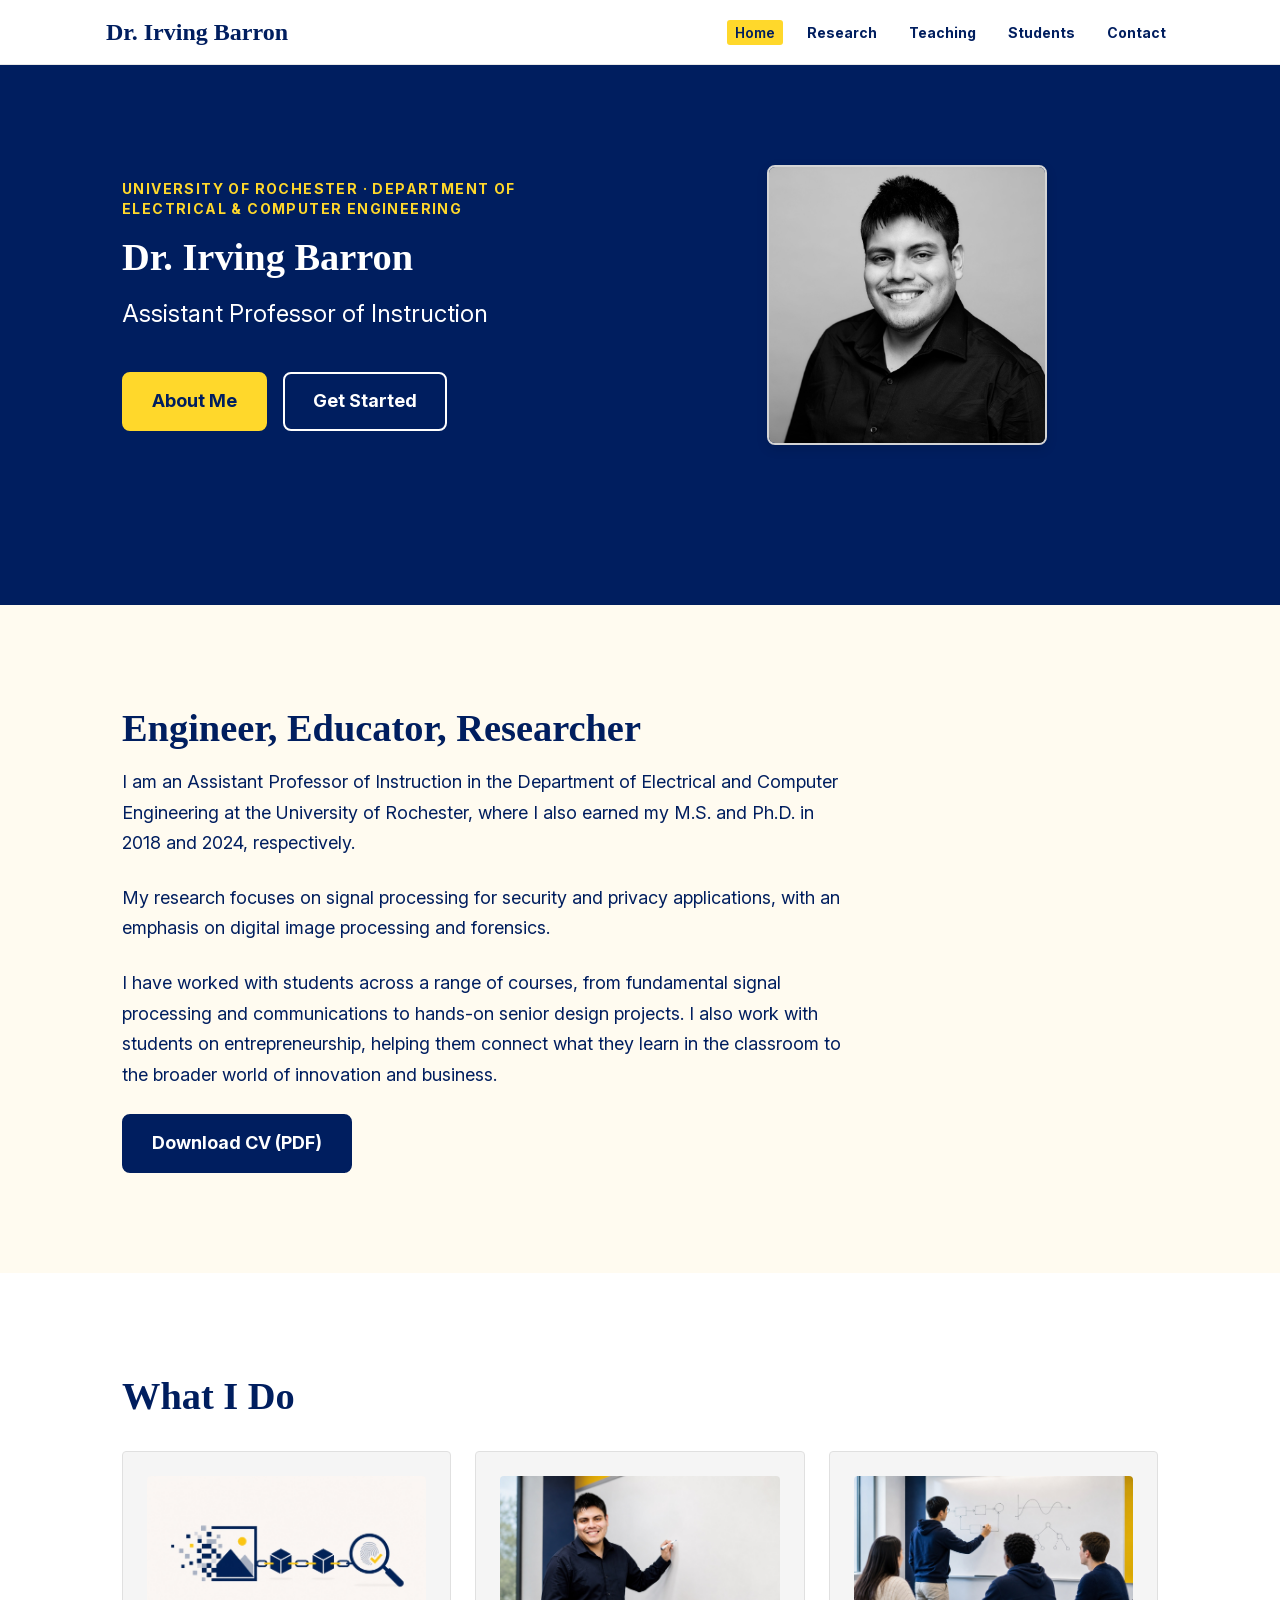
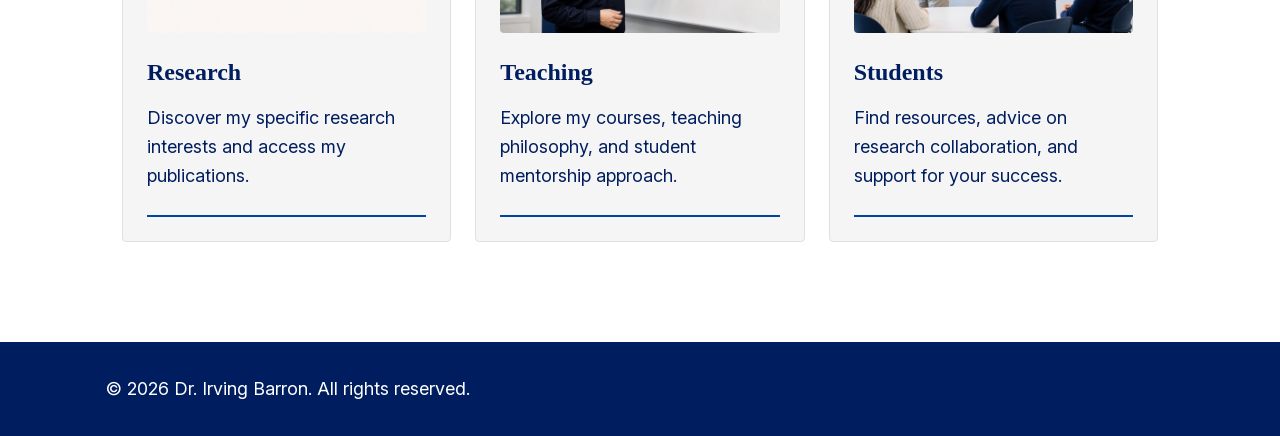
==== commit 205e8652: "Complete whole-site content polish" ====
--- a/index.html
+++ b/index.html
@@ -75,15 +75,15 @@
     <!-- ABOUT ME SECTION -->
     <section class="section section--butter section--spacious" id="about-me">
       <div class="container animate-on-load">
-        <h2>Researcher, Educator, Engineer</h2>
+        <h2>Engineer, Educator, Researcher</h2>
         <p style="margin-top: var(--spacing-md); margin-bottom: var(--spacing-lg); max-width: 720px;">
 I am an Assistant Professor of Instruction in the Department of Electrical and Computer Engineering at the University of Rochester, where I also earned my M.S. and Ph.D. in 2018 and 2024, respectively.
         </p>
         <p style="margin-bottom: var(--spacing-lg); max-width: 720px;">
-My research focuses on signal processing for security and privacy applications, with an emphasis on digital image processing and forensics. I continue to work on signal processing techniques that address real-world challenges in security and privacy.
+My research focuses on signal processing for security and privacy applications, with an emphasis on digital image processing and forensics.
         </p>
         <p style="margin-bottom: var(--spacing-lg); max-width: 720px;">
-I have worked with students across a range of courses, from fundamental signal processing and communications to hands-on senior design projects. I also work with students on entrepreneurship and innovation, helping students connect what they learn in the classroom to the broader world of innovation and business.
+I have worked with students across a range of courses, from fundamental signal processing and communications to hands-on senior design projects. I also work with students on entrepreneurship, helping them connect what they learn in the classroom to the broader world of innovation and business.
         </p>
         <a href="assets/cv.pdf" class="btn btn--primary">Download CV (PDF)</a>
       </div>
--- a/css/style.css
+++ b/css/style.css
@@ -1877,6 +1877,58 @@
   line-height: 1.6;
 }
 
+.outcomes-list {
+  margin: var(--spacing-md) 0 0;
+  padding-left: var(--spacing-lg);
+}
+
+.outcomes-list li {
+  margin-bottom: var(--spacing-sm);
+}
+
+.outcomes-media-grid {
+  display: grid;
+  grid-template-columns: 1fr;
+  gap: var(--spacing-lg);
+  margin-top: var(--spacing-lg);
+}
+
+.outcomes-media-card {
+  margin: var(--spacing-lg) 0 0;
+  background-color: var(--color-white);
+  border: 1px solid var(--color-border);
+  border-radius: 4px;
+  overflow: hidden;
+}
+
+.outcomes-media-grid .outcomes-media-card {
+  margin-top: 0;
+}
+
+.outcomes-media-card img {
+  display: block;
+  width: 100%;
+  height: auto;
+}
+
+.outcomes-media-card figcaption {
+  padding: var(--spacing-md);
+  margin: 0;
+  color: var(--color-navy);
+  font-size: 0.95rem;
+  line-height: 1.5;
+}
+
+.outcomes-media-card--wide {
+  max-width: 760px;
+}
+
+@media (min-width: 900px) {
+  .outcomes-media-grid {
+    grid-template-columns: repeat(2, minmax(0, 1fr));
+  }
+}
+
 @keyframes slideDown {
   from {
     opacity: 0;
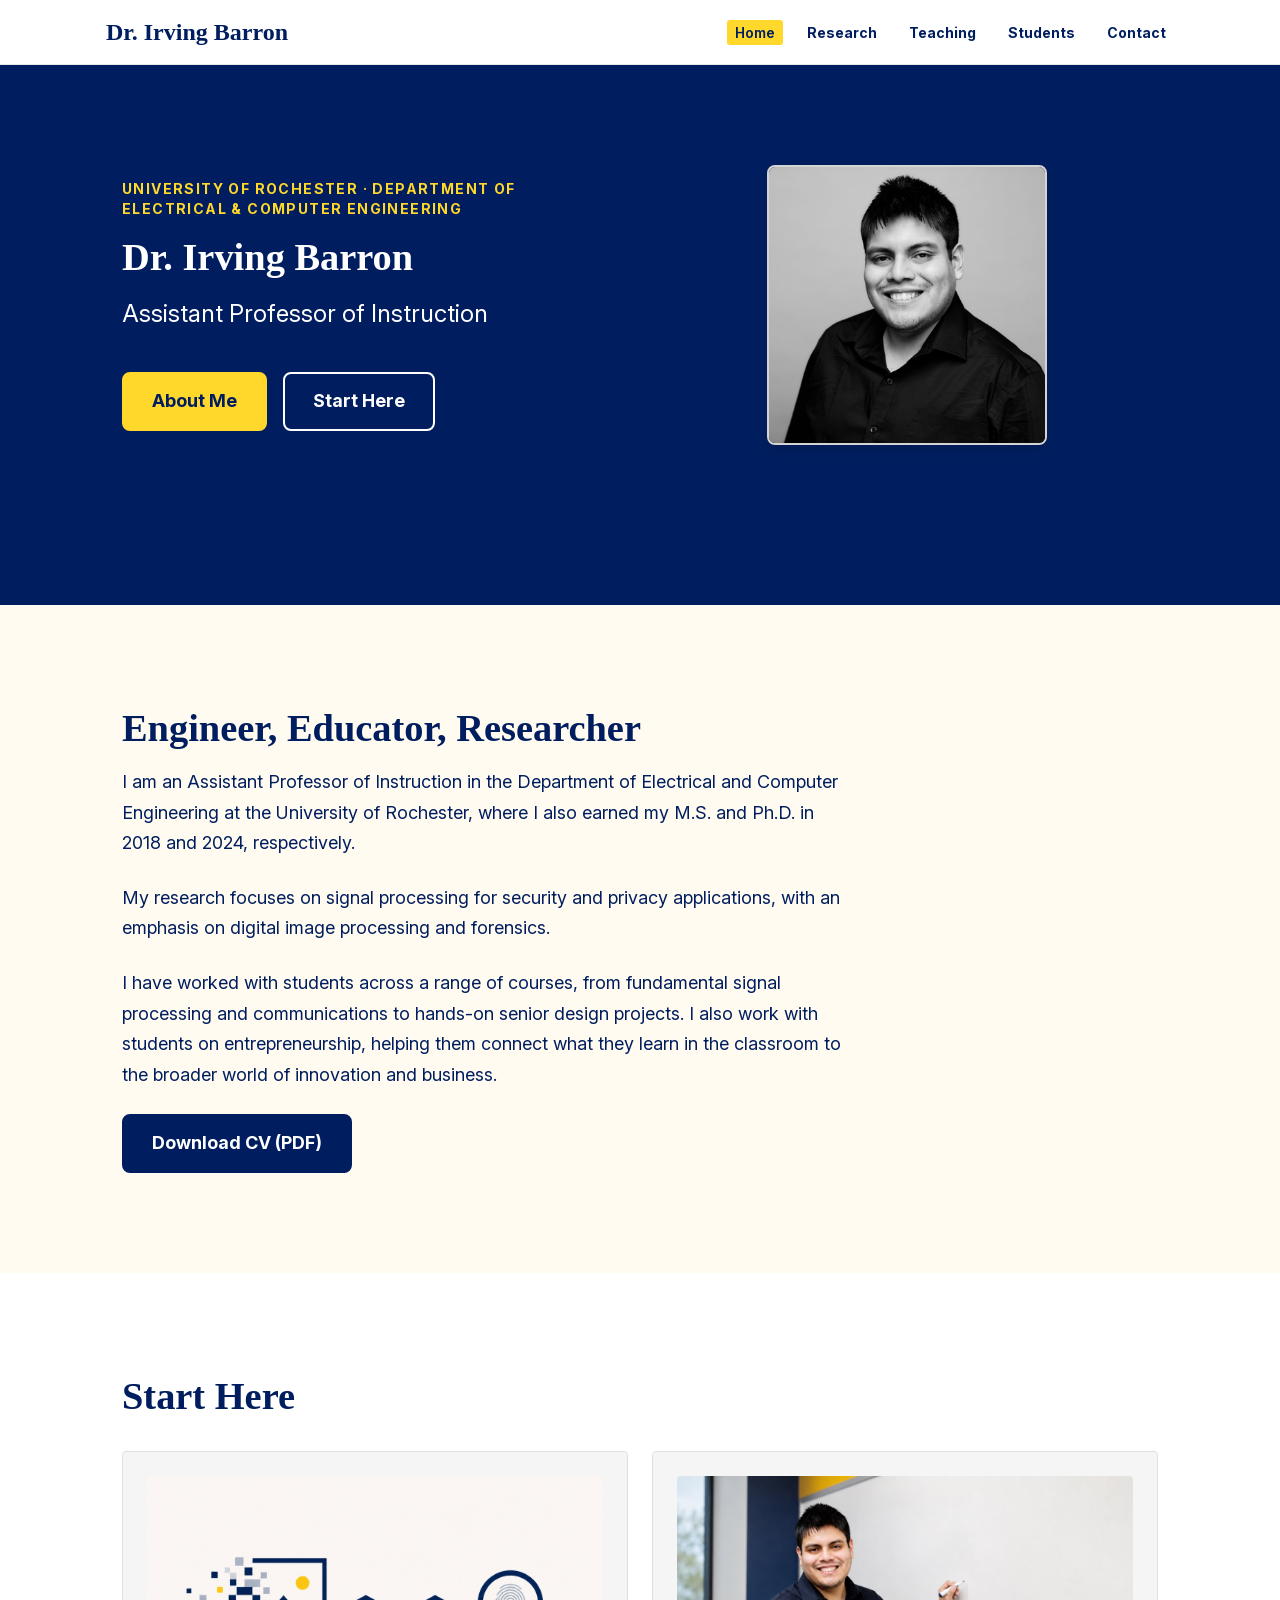
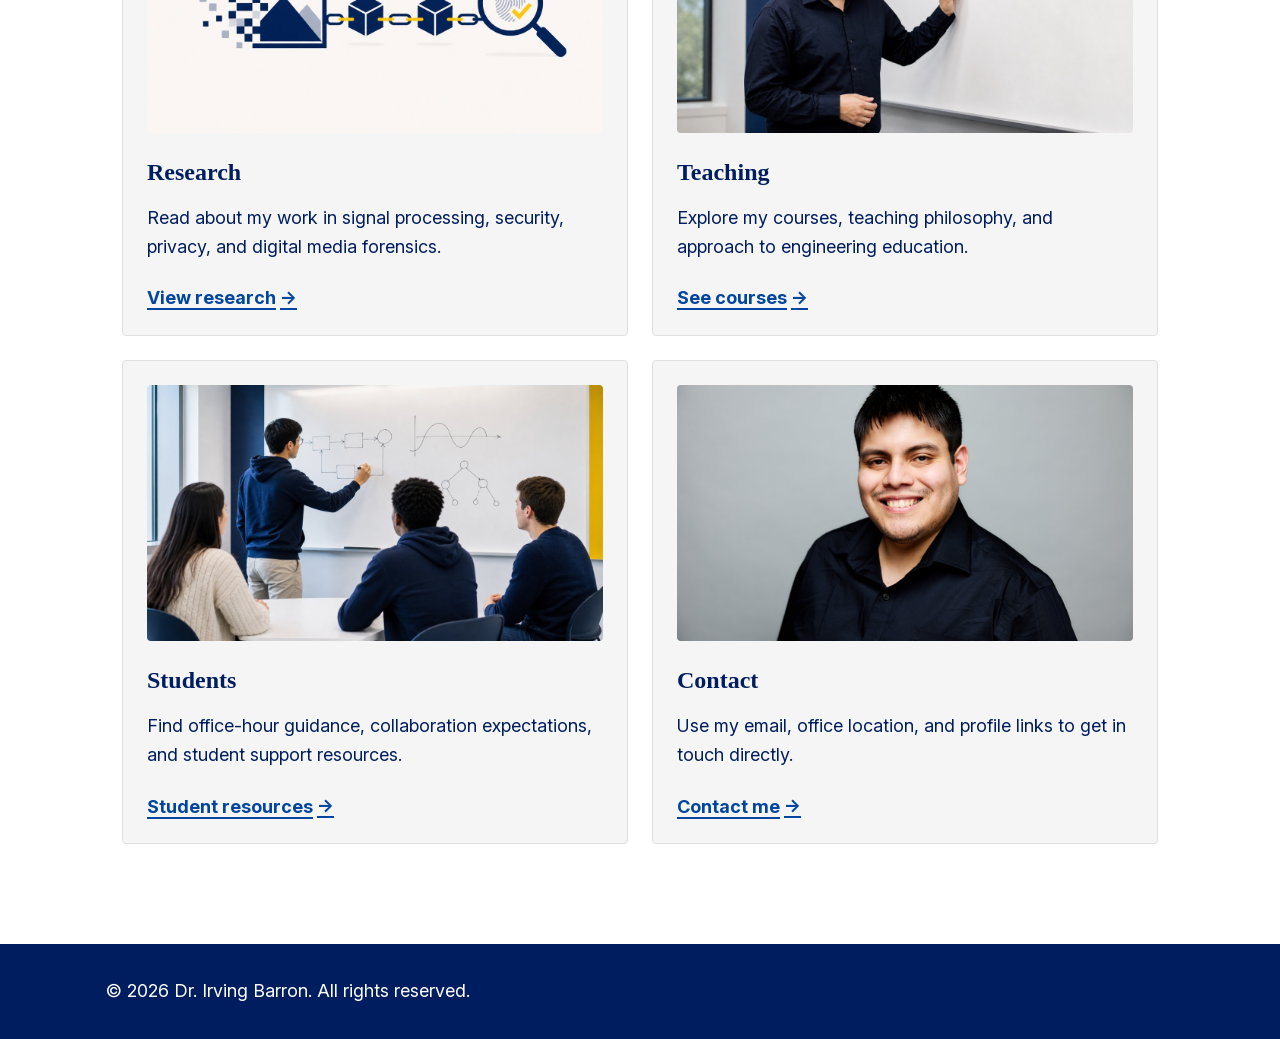
==== commit dd8f2e63: "Improve homepage routing cards" ====
--- a/index.html
+++ b/index.html
@@ -8,6 +8,7 @@
   <link rel="stylesheet" href="css/style.css">
 </head>
 <body>
+  <a class="skip-link" href="#main-content">Skip to main content</a>
 
   <!-- HEADER / NAVIGATION -->
   <header class="site-header">
@@ -59,7 +60,7 @@
             <p class="hero__lead">Assistant Professor of Instruction</p>
             <div class="hero__buttons">
               <a href="#about-me" class="btn btn--primary--inverse">About Me</a>
-              <a href="#what-i-do" class="btn btn--outline--white">Get Started</a>
+              <a href="#what-i-do" class="btn btn--outline--white">Start Here</a>
             </div>
           </div>
 
@@ -92,7 +93,7 @@
     <!-- HIGHLIGHT CARDS SECTION -->
     <section class="section section--spacious" id="what-i-do">
       <div class="container">
-        <h2 style="margin-bottom: var(--spacing-xl);">What I Do</h2>
+        <h2 style="margin-bottom: var(--spacing-xl);">Start Here</h2>
         <div class="card-grid card-grid--ur">
 
           <!-- Research Card -->
@@ -101,8 +102,8 @@
               <img src="assets/images/what-i-do-research.jpg" alt="Symbolic digital image processing, blockchain, and forensic verification graphic">
             </div>
             <h3 class="card-ur__title">Research</h3>
-            <p class="card-ur__description">Discover my specific research interests and access my publications.</p>
-            <div class="card-ur__cta"></div>
+            <p class="card-ur__description">Read about my work in signal processing, security, privacy, and digital media forensics.</p>
+            <span class="card-ur__cta">View research</span>
           </a>
 
           <!-- Teaching Card -->
@@ -111,8 +112,8 @@
               <img src="assets/images/what-i-do-teaching.jpg" alt="Instructor standing beside a clean classroom whiteboard">
             </div>
             <h3 class="card-ur__title">Teaching</h3>
-            <p class="card-ur__description">Explore my courses, teaching philosophy, and student mentorship approach.</p>
-            <div class="card-ur__cta"></div>
+            <p class="card-ur__description">Explore my courses, teaching philosophy, and approach to engineering education.</p>
+            <span class="card-ur__cta">See courses</span>
           </a>
 
           <!-- Students Card -->
@@ -121,8 +122,18 @@
               <img src="assets/images/what-i-do-students.jpg" alt="Students watching a classmate work through a diagram on a whiteboard">
             </div>
             <h3 class="card-ur__title">Students</h3>
-            <p class="card-ur__description">Find resources, advice on research collaboration, and support for your success.</p>
-            <div class="card-ur__cta"></div>
+            <p class="card-ur__description">Find office-hour guidance, collaboration expectations, and student support resources.</p>
+            <span class="card-ur__cta">Student resources</span>
+          </a>
+
+          <!-- Contact Card -->
+          <a href="contact.html" class="card-ur animate-on-load">
+            <div class="card-ur__media">
+              <img src="assets/images/dr-irving-barron-profile.jpeg" alt="Dr. Irving Barron, Assistant Professor at the University of Rochester">
+            </div>
+            <h3 class="card-ur__title">Contact</h3>
+            <p class="card-ur__description">Use my email, office location, and profile links to get in touch directly.</p>
+            <span class="card-ur__cta">Contact me</span>
           </a>
 
         </div>
--- a/css/style.css
+++ b/css/style.css
@@ -118,6 +118,26 @@
 /* =============================================================================
    4. Skip Link (accessibility — first element on page)
    ============================================================================= */
+
+.skip-link {
+  position: absolute;
+  top: var(--spacing-md);
+  left: var(--spacing-md);
+  z-index: 1000;
+  transform: translateY(calc(-100% - var(--spacing-md)));
+  padding: var(--spacing-sm) var(--spacing-md);
+  background-color: var(--color-yellow);
+  color: var(--color-navy);
+  font-weight: 700;
+  line-height: 1.4;
+  border: 2px solid var(--color-navy);
+  border-radius: 4px;
+  transition: transform 0.2s ease;
+}
+
+.skip-link:focus {
+  transform: translateY(0);
+}
 
 /* =============================================================================
    5. Typography Base Styles
@@ -709,16 +729,33 @@
   color: var(--color-white);
 }
 
-/* Call-to-action (underline only) */
+/* Card call-to-action */
 .card-ur__cta {
-  height: 2px;
-  background-color: var(--color-meliora-blue);
-  display: block;
-  transition: background-color 0.3s ease;
+  display: inline-flex;
+  align-items: center;
+  gap: var(--spacing-xs);
+  width: fit-content;
+  color: var(--color-meliora-blue);
+  font-weight: 700;
+  line-height: 1.4;
+  text-decoration: underline;
+  text-decoration-thickness: 2px;
+  text-underline-offset: 4px;
+  transition: color 0.3s ease;
+}
+
+.card-ur__cta::after {
+  content: "→";
+  line-height: 1;
+  transition: transform 0.3s ease;
 }
 
 .card-ur:hover .card-ur__cta {
-  background-color: var(--color-white);
+  color: var(--color-yellow);
+}
+
+.card-ur:hover .card-ur__cta::after {
+  transform: translateX(2px);
 }
 
 /* Contact card variant — no hover effect */
@@ -744,19 +781,13 @@
 }
 
 .card-ur--no-hover:hover .card-ur__cta {
-  background-color: var(--color-meliora-blue) !important;
-}
-
-/* Responsive: 2 columns on tablet, 3 on desktop */
+  color: var(--color-meliora-blue) !important;
+}
+
+/* Responsive: 2 columns on tablet and desktop */
 @media (min-width: 768px) {
   .card-grid--ur {
     grid-template-columns: repeat(2, 1fr);
-  }
-}
-
-@media (min-width: 1200px) {
-  .card-grid--ur {
-    grid-template-columns: repeat(3, 1fr);
   }
 }
 
@@ -1299,7 +1330,8 @@
 }
 
 .page-header__image {
-  width: min(100%, 320px);
+  width: clamp(624px, 54vw, 810px);
+  max-width: 100%;
   height: auto;
   border: 2px solid var(--color-yellow);
   box-shadow: 0 8px 24px rgba(0, 0, 0, 0.22);
@@ -1322,7 +1354,8 @@
 }
 
 .visual-hero__image {
-  width: min(100%, 260px);
+  width: clamp(510px, 54vw, 780px);
+  max-width: 100%;
   height: auto;
   border: 2px solid var(--color-yellow);
   box-shadow: 0 8px 24px rgba(0, 0, 0, 0.22);
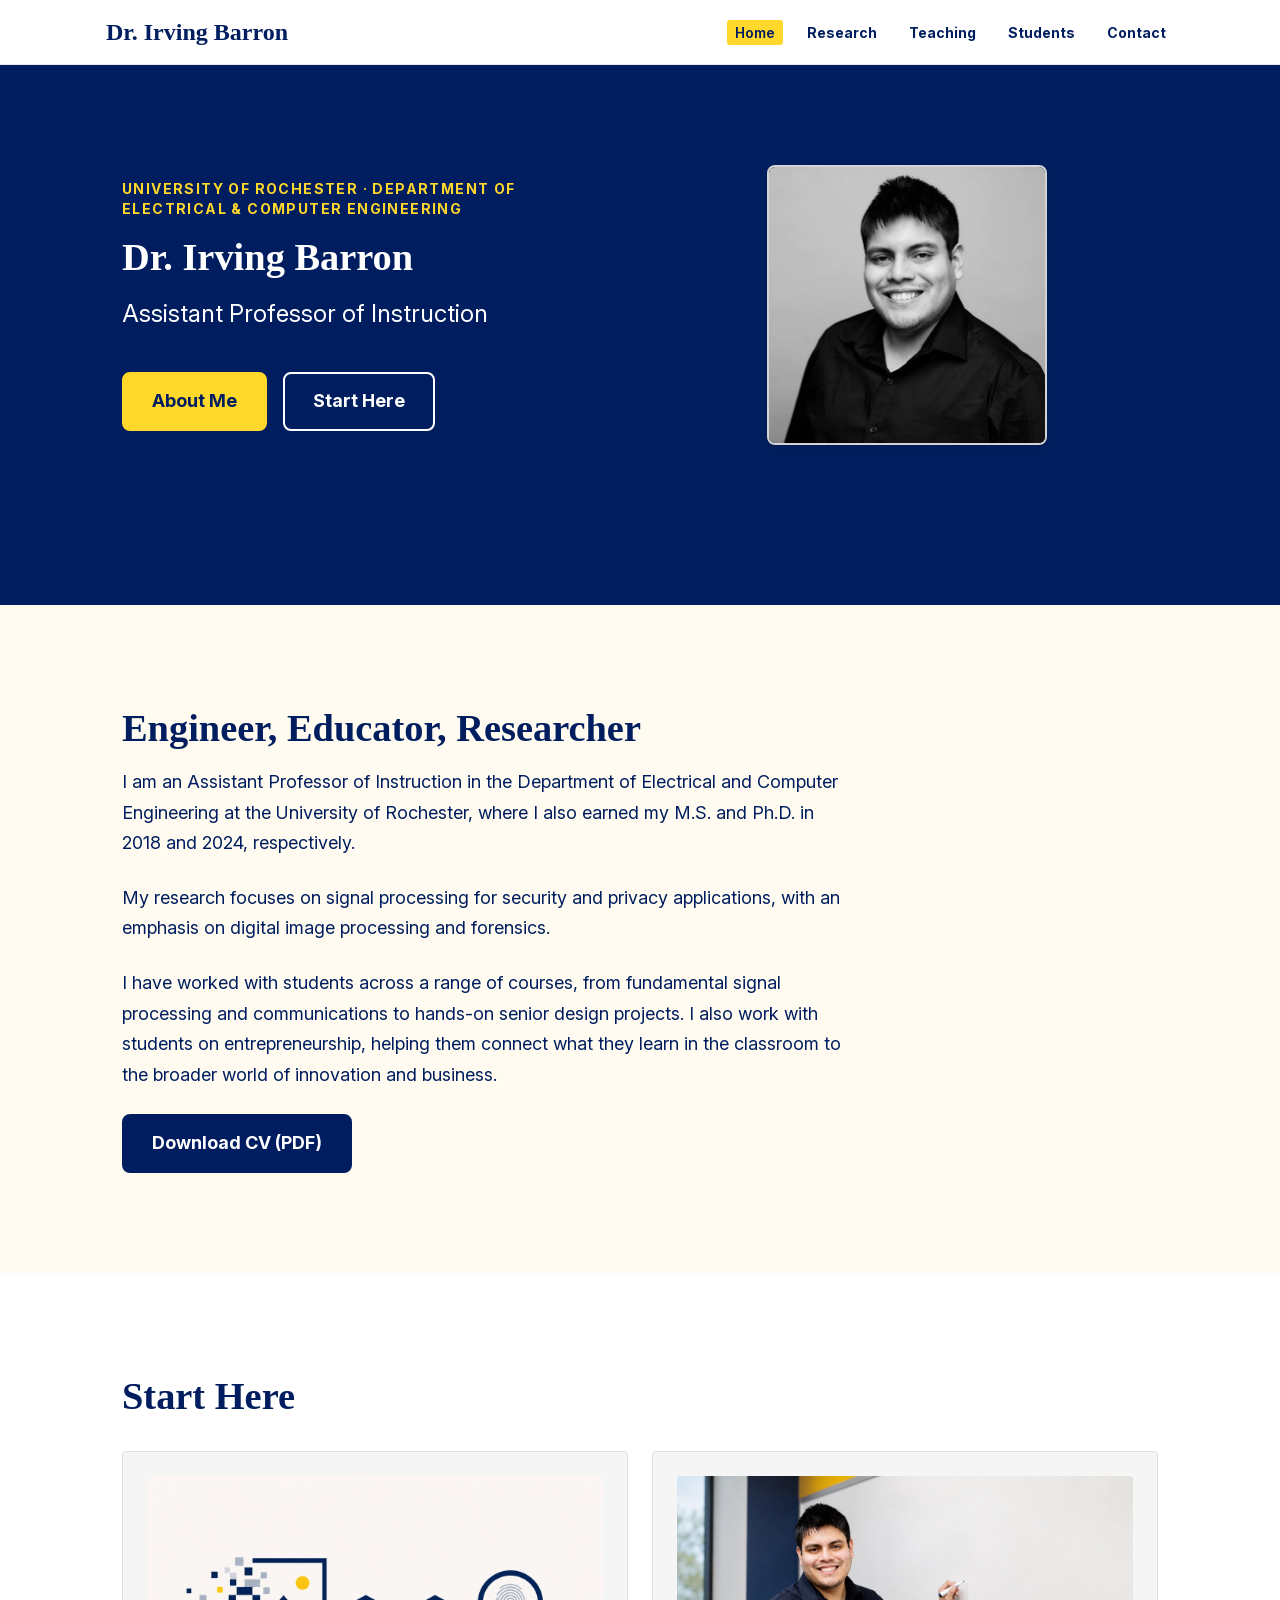
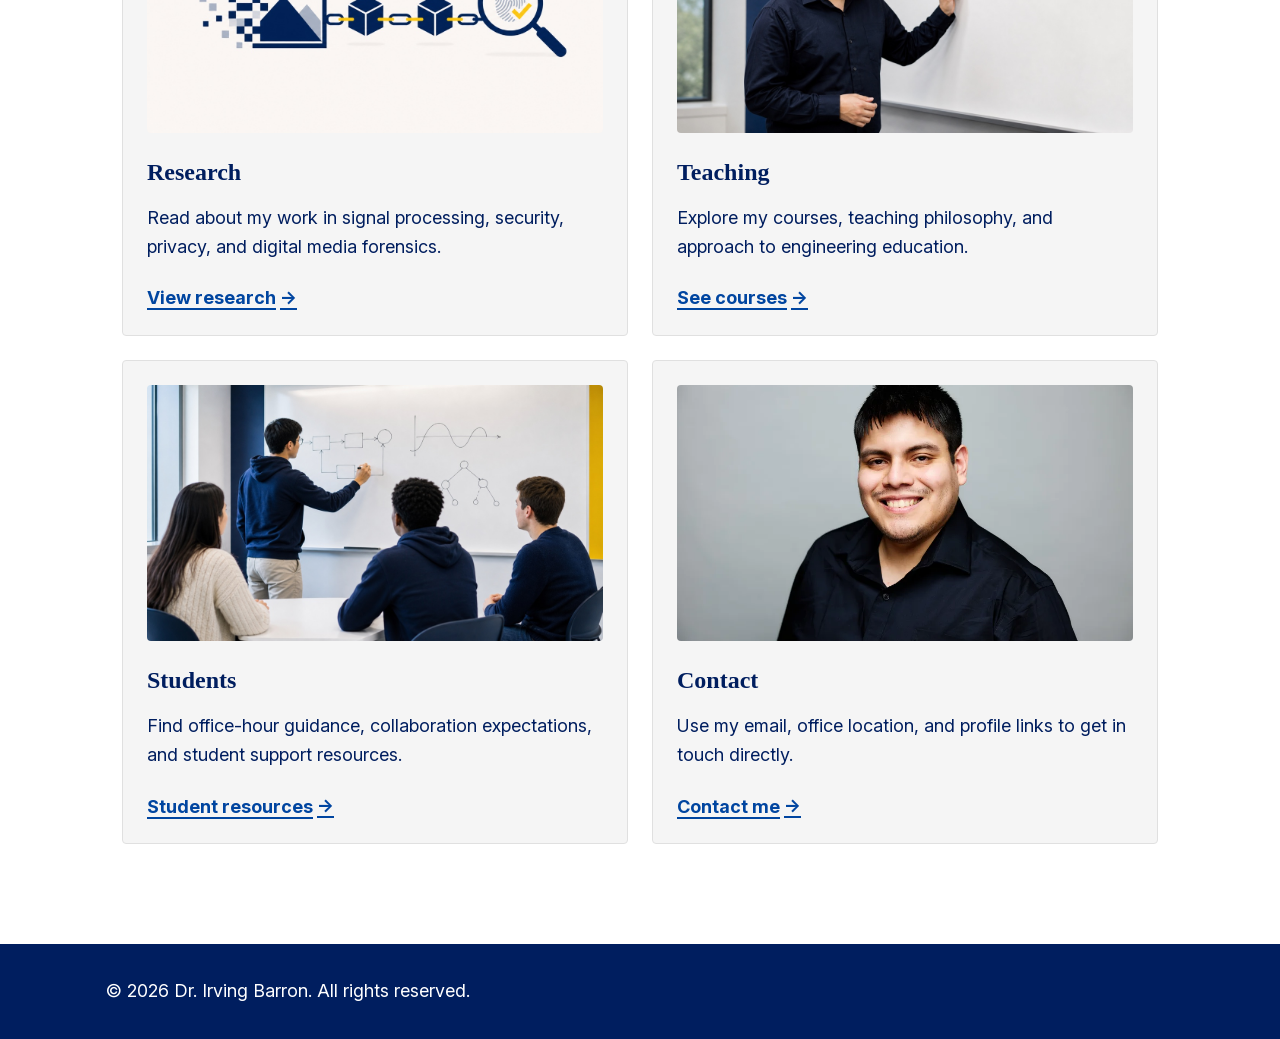
==== commit e6902862: "Wired PDF links, optimized images, fixed URLs and security attributes, added audit plan" ====
--- a/index.html
+++ b/index.html
@@ -66,7 +66,7 @@
 
           <!-- Photo column -->
           <div class="hero__photo-col animate-on-load">
-            <img src="assets/images/dr-irving-barron-profile.jpeg" alt="Dr. Irving Barron, Assistant Professor at the University of Rochester" class="profile-photo" width="280" height="280" loading="lazy">
+            <img src="assets/images/dr-irving-barron-profile.webp" alt="Dr. Irving Barron, Assistant Professor at the University of Rochester" class="profile-photo" width="280" height="280" loading="lazy">
           </div>
 
         </div>
@@ -129,7 +129,7 @@
           <!-- Contact Card -->
           <a href="contact.html" class="card-ur animate-on-load">
             <div class="card-ur__media">
-              <img src="assets/images/dr-irving-barron-profile.jpeg" alt="Dr. Irving Barron, Assistant Professor at the University of Rochester">
+              <img src="assets/images/dr-irving-barron-profile.webp" alt="Dr. Irving Barron, Assistant Professor at the University of Rochester">
             </div>
             <h3 class="card-ur__title">Contact</h3>
             <p class="card-ur__description">Use my email, office location, and profile links to get in touch directly.</p>
--- a/css/style.css
+++ b/css/style.css
@@ -1354,7 +1354,7 @@
 }
 
 .visual-hero__image {
-  width: clamp(510px, 54vw, 780px);
+  width: clamp(430px, 46vw, 660px);
   max-width: 100%;
   height: auto;
   border: 2px solid var(--color-yellow);
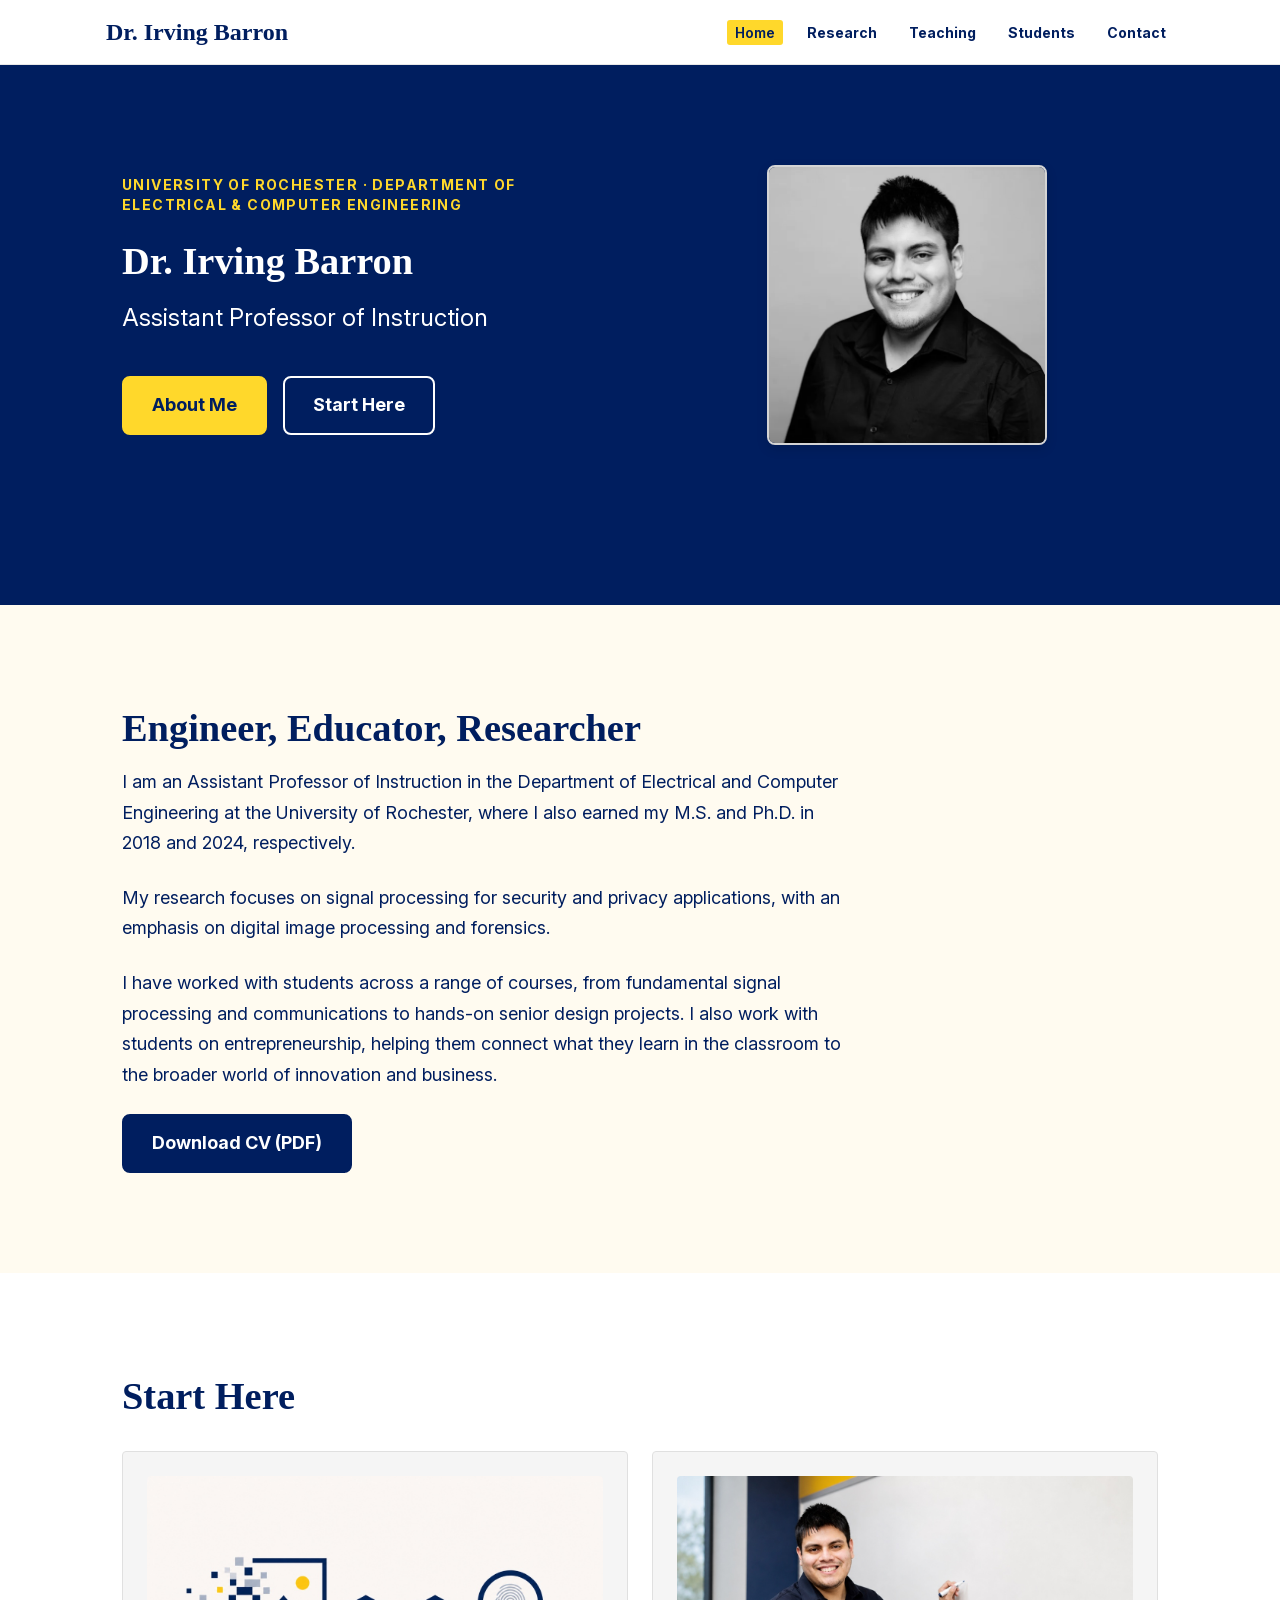
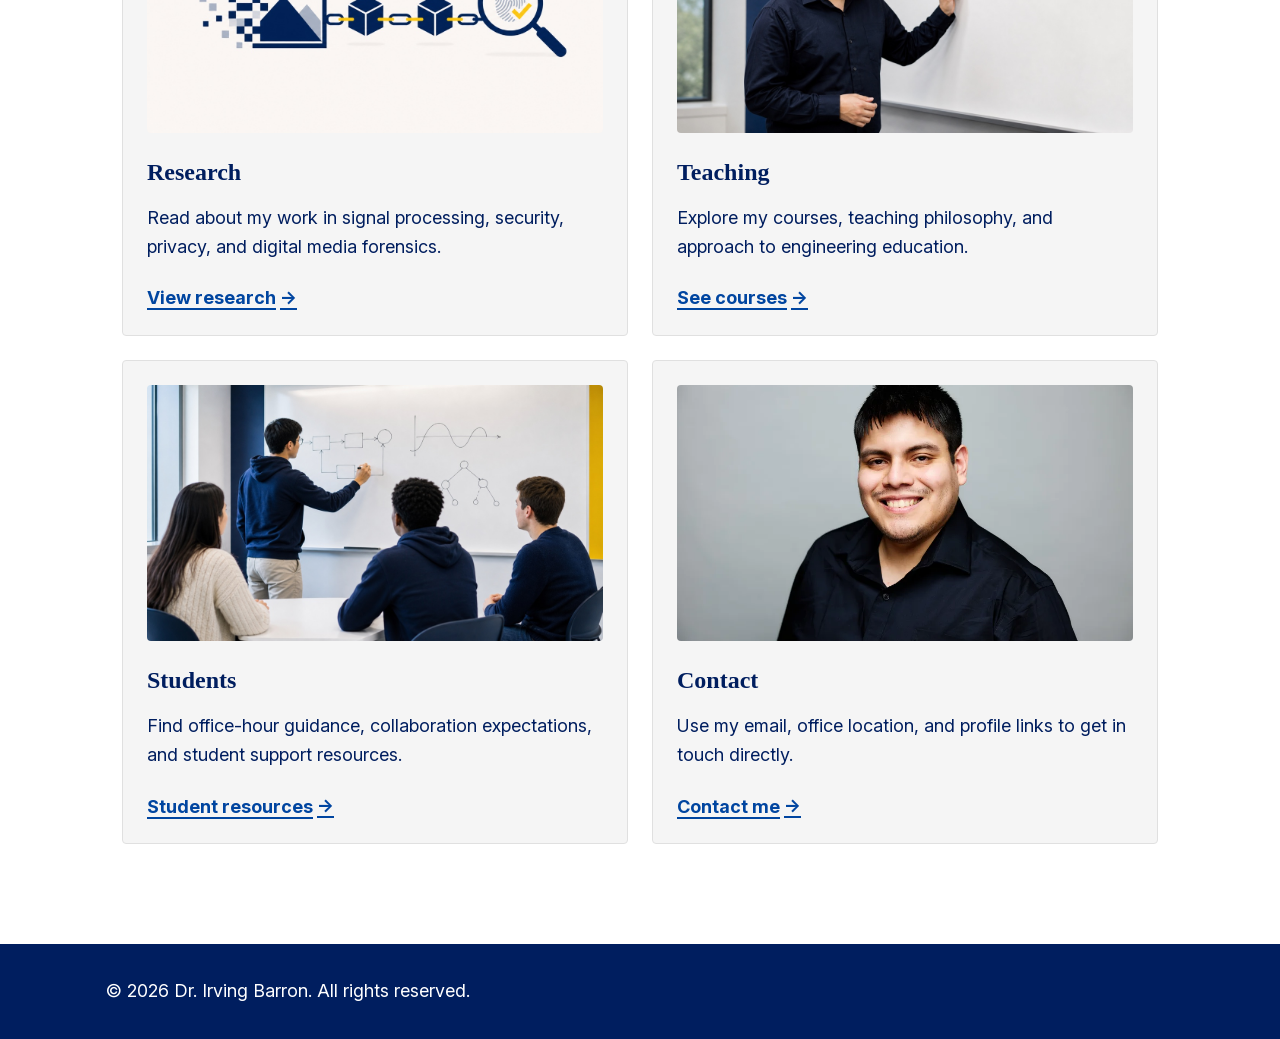
==== commit 5f6e1849: "Complete site audit: favicon, OG/Twitter meta, skip-link fix, dead CSS cleanup, heading hierarchy, i" ====
--- a/index.html
+++ b/index.html
@@ -3,7 +3,17 @@
 <head>
   <meta charset="UTF-8">
   <meta name="viewport" content="width=device-width, initial-scale=1.0">
-  <meta name="description" content="Dr. Irving Barron, Faculty at University of Rochester">
+  <meta name="description" content="Dr. Irving Barron — Assistant Professor of Instruction at the University of Rochester ECE. Engineer, educator, and researcher in signal processing, security, and digital forensics.">
+  <link rel="icon" href="assets/images/favicon.svg" type="image/svg+xml">
+  <meta property="og:title" content="Dr. Irving Barron">
+  <meta property="og:description" content="Dr. Irving Barron — Assistant Professor of Instruction at the University of Rochester ECE. Engineer, educator, and researcher in signal processing, security, and digital forensics.">
+  <meta property="og:image" content="https://ibarron.dev/assets/images/dr-irving-barron-profile.webp">
+  <meta property="og:url" content="https://ibarron.dev/">
+  <meta property="og:type" content="website">
+  <meta name="twitter:card" content="summary_large_image">
+  <meta name="twitter:title" content="Dr. Irving Barron">
+  <meta name="twitter:description" content="Dr. Irving Barron — Assistant Professor of Instruction at the University of Rochester ECE. Engineer, educator, and researcher in signal processing, security, and digital forensics.">
+  <meta name="twitter:image" content="https://ibarron.dev/assets/images/dr-irving-barron-profile.webp">
   <title>Dr. Irving Barron</title>
   <link rel="stylesheet" href="css/style.css">
 </head>
@@ -46,10 +56,10 @@
   </header>
 
   <!-- MAIN CONTENT -->
-  <main class="main-content" id="main-content">
+  <main class="main-content" id="main-content" tabindex="-1">
 
     <!-- HERO SECTION -->
-    <section class="section section--navy section--spacious" style="min-height: 60vh;">
+    <section class="section section--navy section--spacious hero--tall">
       <div class="container">
         <div class="hero__grid">
 
@@ -77,13 +87,13 @@
     <section class="section section--butter section--spacious" id="about-me">
       <div class="container animate-on-load">
         <h2>Engineer, Educator, Researcher</h2>
-        <p style="margin-top: var(--spacing-md); margin-bottom: var(--spacing-lg); max-width: 720px;">
+        <p class="text-block mt-md">
 I am an Assistant Professor of Instruction in the Department of Electrical and Computer Engineering at the University of Rochester, where I also earned my M.S. and Ph.D. in 2018 and 2024, respectively.
         </p>
-        <p style="margin-bottom: var(--spacing-lg); max-width: 720px;">
+        <p class="text-block">
 My research focuses on signal processing for security and privacy applications, with an emphasis on digital image processing and forensics.
         </p>
-        <p style="margin-bottom: var(--spacing-lg); max-width: 720px;">
+        <p class="text-block">
 I have worked with students across a range of courses, from fundamental signal processing and communications to hands-on senior design projects. I also work with students on entrepreneurship, helping them connect what they learn in the classroom to the broader world of innovation and business.
         </p>
         <a href="assets/cv.pdf" class="btn btn--primary">Download CV (PDF)</a>
@@ -93,13 +103,13 @@
     <!-- HIGHLIGHT CARDS SECTION -->
     <section class="section section--spacious" id="what-i-do">
       <div class="container">
-        <h2 style="margin-bottom: var(--spacing-xl);">Start Here</h2>
+        <h2 class="mb-xl">Start Here</h2>
         <div class="card-grid card-grid--ur">
 
           <!-- Research Card -->
           <a href="research.html" class="card-ur animate-on-load">
             <div class="card-ur__media">
-              <img src="assets/images/what-i-do-research.jpg" alt="Symbolic digital image processing, blockchain, and forensic verification graphic">
+              <img src="assets/images/what-i-do-research.jpg" alt="Symbolic digital image processing, blockchain, and forensic verification graphic" loading="lazy">
             </div>
             <h3 class="card-ur__title">Research</h3>
             <p class="card-ur__description">Read about my work in signal processing, security, privacy, and digital media forensics.</p>
@@ -109,7 +119,7 @@
           <!-- Teaching Card -->
           <a href="teaching.html" class="card-ur animate-on-load">
             <div class="card-ur__media">
-              <img src="assets/images/what-i-do-teaching.jpg" alt="Instructor standing beside a clean classroom whiteboard">
+              <img src="assets/images/what-i-do-teaching.jpg" alt="Instructor standing beside a clean classroom whiteboard" loading="lazy">
             </div>
             <h3 class="card-ur__title">Teaching</h3>
             <p class="card-ur__description">Explore my courses, teaching philosophy, and approach to engineering education.</p>
@@ -119,7 +129,7 @@
           <!-- Students Card -->
           <a href="students.html" class="card-ur animate-on-load">
             <div class="card-ur__media">
-              <img src="assets/images/what-i-do-students.jpg" alt="Students watching a classmate work through a diagram on a whiteboard">
+              <img src="assets/images/what-i-do-students.jpg" alt="Students watching a classmate work through a diagram on a whiteboard" loading="lazy">
             </div>
             <h3 class="card-ur__title">Students</h3>
             <p class="card-ur__description">Find office-hour guidance, collaboration expectations, and student support resources.</p>
@@ -129,7 +139,7 @@
           <!-- Contact Card -->
           <a href="contact.html" class="card-ur animate-on-load">
             <div class="card-ur__media">
-              <img src="assets/images/dr-irving-barron-profile.webp" alt="Dr. Irving Barron, Assistant Professor at the University of Rochester">
+              <img src="assets/images/dr-irving-barron-profile.webp" alt="Dr. Irving Barron, Assistant Professor at the University of Rochester" loading="lazy">
             </div>
             <h3 class="card-ur__title">Contact</h3>
             <p class="card-ur__description">Use my email, office location, and profile links to get in touch directly.</p>
--- a/css/style.css
+++ b/css/style.css
@@ -33,6 +33,7 @@
   --color-dark-gray: #707070;
   --color-border: #E8E8E8;
   --color-butter: #FFFBF0;
+  --color-light-gray: #F5F5F5;
 
   /* --- Spacing (multiples of 4px) --- */
   --spacing-xs: 4px;
@@ -189,6 +190,7 @@
   letter-spacing: 0.1em;
   color: var(--color-dark-gray);
   line-height: 1.4;
+  margin-bottom: var(--spacing-sm);
 }
 
 
@@ -258,9 +260,44 @@
   padding-bottom: 100px;
 }
 
-
-/* =============================================================================
-   7. Navigation Component
+/* Spacing utilities (margin-top) */
+.mt-sm { margin-top: var(--spacing-sm); }
+.mt-md { margin-top: var(--spacing-md); }
+.mt-lg { margin-top: var(--spacing-lg); }
+.mt-xl { margin-top: var(--spacing-xl); }
+
+/* Spacing utilities (margin-bottom) */
+.mb-0 { margin-bottom: 0; }
+.mb-sm { margin-bottom: var(--spacing-sm); }
+.mb-md { margin-bottom: var(--spacing-md); }
+.mb-lg { margin-bottom: var(--spacing-lg); }
+.mb-xl { margin-bottom: var(--spacing-xl); }
+
+/* Text block — constrained width for readable paragraphs */
+.text-block {
+  max-width: 720px;
+  margin-bottom: var(--spacing-lg);
+}
+
+/* Callout — blue banner for emphasized notes */
+.callout {
+  margin-top: var(--spacing-lg);
+  margin-bottom: 0;
+  padding: var(--spacing-md);
+  background-color: var(--color-meliora-blue);
+  color: var(--color-yellow);
+  border-radius: 4px;
+  font-weight: 500;
+}
+
+/* Tall hero variant for home page */
+.hero--tall {
+  min-height: 60vh;
+}
+
+
+/* =============================================================================
+    7. Navigation Component
    ============================================================================= */
 
 .nav {
@@ -509,14 +546,6 @@
   box-shadow: 0 2px 4px rgba(0, 0, 0, 0.1);
 }
 
-/* Clickable card (link-based card) — remove link styling */
-.card--clickable {
-  text-decoration: none;
-  color: inherit;
-  display: block;
-  cursor: pointer;
-}
-
 /* Card links — visible underline so they don't blend with paragraph text */
 .card a {
   color: var(--color-navy);
@@ -527,15 +556,6 @@
 
 .card a:hover {
   color: var(--color-meliora-blue);
-}
-
-/* Highlighted card — yellow top border, changes to navy on hover */
-.card--highlighted {
-  border-top: 4px solid var(--color-yellow);
-}
-
-.card--highlighted:hover {
-  border-top-color: var(--color-navy);
 }
 
 /* Publication card — flex container with two zones (content + PDF download) */
@@ -652,33 +672,6 @@
 }
 
 /* Card icon container */
-.card-ur__icon {
-  width: 100%;
-  height: 200px;
-  display: flex;
-  align-items: center;
-  justify-content: center;
-  margin-bottom: var(--spacing-lg);
-  color: var(--color-navy);
-  transition: color 0.3s ease;
-}
-
-.card-ur:hover .card-ur__icon {
-  color: var(--color-white);
-}
-
-.card-ur__icon svg {
-  width: 100%;
-  height: 100%;
-  max-width: 120px;
-  max-height: 120px;
-  opacity: 0.8;
-}
-
-.card-ur:hover .card-ur__icon svg {
-  opacity: 1;
-}
-
 .card-ur__media {
   width: 100%;
   aspect-ratio: 16 / 9;
@@ -764,14 +757,6 @@
   color: inherit !important;
 }
 
-.card-ur--no-hover:hover .card-ur__icon {
-  color: var(--color-navy) !important;
-}
-
-.card-ur--no-hover:hover .card-ur__icon svg {
-  opacity: 0.8 !important;
-}
-
 .card-ur--no-hover:hover .card-ur__title {
   color: var(--color-navy) !important;
 }
@@ -791,20 +776,9 @@
   }
 }
 
-/* Funded card — includes eyebrow label styling */
-.card--funded {
-  position: relative;
-}
-
-.card--funded .eyebrow {
-  display: block;
-  margin-bottom: var(--spacing-sm);
-}
-
-
-/* =============================================================================
-   11. Tag Pills and Badges
-   ============================================================================= */
+/* =============================================================================
+    11. Tag Pills and Badges
+    ============================================================================= */
 
 /* Research interest tag */
 .tag-pill {
@@ -871,83 +845,9 @@
   -webkit-filter: grayscale(0%);
 }
 
-.profile-placeholder {
-  width: clamp(120px, 30vw, 280px);
-  aspect-ratio: 1 / 1;
-  background-color: var(--color-navy);
-  border: 2px solid var(--color-yellow);
-  box-shadow: 0 4px 12px rgba(0, 0, 0, 0.12);
-  border-radius: 8px;
-  display: flex;
-  align-items: center;
-  justify-content: center;
-  flex-shrink: 0;
-}
-
-.profile-placeholder__initials {
-  font-family: var(--font-serif);
-  font-weight: 700;
-  font-size: clamp(48px, 12vw, 112px);
-  color: var(--color-yellow);
-  user-select: none;
-  line-height: 1;
-}
-
-
-/* =============================================================================
-   13. Tab Component (Phase 4 — Students Hub ARIA tab pattern, pill buttons)
-   ============================================================================= */
-
-/* Tab container — flex row of pill buttons */
-.tabs {
-  display: flex;
-  flex-wrap: wrap;
-  gap: var(--spacing-md);
-  margin-bottom: var(--spacing-lg);
-}
-
-/* Legacy sub-classes kept for backward compat */
-.tabs__list {
-  display: flex;
-  border-bottom: 2px solid var(--color-border);
-  gap: var(--spacing-xs);
-  margin: 0;
-  padding: 0;
-  list-style: none;
-}
-
-.tabs__tab {
-  font-family: var(--font-sans);
-  font-size: var(--font-size-label);
-  font-weight: 700;
-  color: var(--color-navy);
-  background: none;
-  border: none;
-  border-bottom: 2px solid transparent;
-  padding: var(--spacing-sm) var(--spacing-md);
-  cursor: pointer;
-  margin-bottom: -2px;
-  transition: color 0.2s ease, border-color 0.2s ease;
-}
-
-.tabs__tab:hover {
-  color: var(--color-meliora-blue);
-}
-
-.tabs__tab[aria-selected="true"] {
-  color: var(--color-yellow);
-  border-bottom-color: var(--color-yellow);
-  background-color: var(--color-navy);
-  border-radius: 4px 4px 0 0;
-}
-
-.tabs__panel {
-  padding-top: var(--spacing-lg);
-}
-
-.tabs__panel[hidden] {
-  display: none;
-}
+/* =============================================================================
+    13. Tab Component (Phase 4 — Students Hub ARIA tab pattern, pill buttons)
+    ============================================================================= */
 
 /* --- ARIA role-based tab selectors (pill button style, STU-03, RESP-06) --- */
 
@@ -1115,20 +1015,8 @@
   .animate-on-load:nth-child(6) { animation-delay: 0.5s; }
 }
 
-/* Hover/Focus transitions — intentionally NOT wrapped in reduced-motion.
-   These are immediate interactive responses, not gratuitous animations. */
-.btn,
-.card,
-.nav__link,
-.nav__brand,
-.tabs__tab {
-  /* Transition declarations are already set on each component above.
-     Listed here for reference: all use 0.2s ease transitions (ANIM-03). */
-}
-
-
-/* =============================================================================
-   16. Responsive Breakpoints
+/* =============================================================================
+    16. Responsive Breakpoints
    Mobile-first: starts single-column, expands at each breakpoint.
    Organized by breakpoint (not by component).
    ============================================================================= */
@@ -1193,11 +1081,6 @@
     gap: var(--spacing-xs);
   }
 
-  /* Course header — stack on mobile */
-  .course__header {
-    flex-direction: column;
-    gap: var(--spacing-sm);
-  }
 }
 
 /* --- Tablet: 640px and above --- */
@@ -1299,44 +1182,6 @@
    18. Phase 3 — Content Page Components
    ============================================================================= */
 
-/* --- 18a. Page Header Component --- */
-
-.page-header__grid {
-  display: grid;
-  grid-template-columns: 1fr;
-  gap: var(--spacing-xl);
-  align-items: center;
-}
-
-@media (min-width: 1024px) {
-  .page-header__grid {
-    grid-template-columns: 1fr 1fr;
-  }
-}
-
-.page-header__icon {
-  display: flex;
-  justify-content: center;
-  align-items: center;
-}
-
-.page-header__icon svg {
-  width: clamp(120px, 25vw, 280px);
-  height: clamp(120px, 25vw, 280px);
-  color: var(--color-white);
-  stroke: currentColor;
-  fill: none;
-  stroke-width: 1.5;
-}
-
-.page-header__image {
-  width: clamp(624px, 54vw, 810px);
-  max-width: 100%;
-  height: auto;
-  border: 2px solid var(--color-yellow);
-  box-shadow: 0 8px 24px rgba(0, 0, 0, 0.22);
-}
-
 .visual-hero {
   min-height: 35vh;
 }
@@ -1395,24 +1240,11 @@
 
 /* --- 18c. Course Card --- */
 
-.course__header {
-  display: flex;
-  justify-content: space-between;
-  align-items: flex-start;
-  gap: var(--spacing-lg);
-  margin-bottom: var(--spacing-lg);
-}
-
-.course__title {
-  flex: 1;
-  margin: 0;
-}
-
 .course__badges {
   display: flex;
   gap: var(--spacing-sm);
   flex-wrap: wrap;
-  justify-content: flex-end;
+  justify-content: flex-start;
   flex-shrink: 0;
 }
 
@@ -1429,11 +1261,6 @@
   white-space: nowrap;
 }
 
-.course__description {
-  margin: 0;
-}
-
-
 /* --- 18d. Course Media Card (side-by-side with media + yellow content) --- */
 
 .course-media-card {
@@ -1504,20 +1331,6 @@
   font-size: var(--font-size-body);
 }
 
-.course-media-card__cta {
-  color: var(--color-navy);
-  font-weight: 700;
-  text-decoration: underline;
-  text-underline-offset: 4px;
-  width: fit-content;
-  transition: color 0.2s ease;
-  display: none; /* Hidden for now, will enable in future */
-}
-
-.course-media-card__cta:hover {
-  color: var(--color-meliora-blue);
-}
-
 /* Responsive: stack vertically on tablet and below */
 @media (max-width: 1023px) {
   .course-media-card {
@@ -1544,33 +1357,6 @@
 }
 
 
-/* --- 18e. Research Interests --- */
-
-/* Wrapper constrained to the left column (50%) on desktop so pills don't
-   bleed into the right column where the page-header icon sits */
-.research-interests__wrapper {
-  max-width: 50%;
-}
-
-@media (max-width: 1023px) {
-  /* On mobile/tablet the header grid is single-column, so full width is fine */
-  .research-interests__wrapper {
-    max-width: 100%;
-  }
-}
-
-/* "Research Interests" label above the pills */
-.research-interests__label {
-  font-family: var(--font-sans);
-  font-size: var(--font-size-label);
-  font-weight: 700;
-  text-transform: uppercase;
-  letter-spacing: 0.1em;
-  color: var(--color-white);
-  margin-bottom: var(--spacing-sm);
-  line-height: 1.4;
-}
-
 /* Research page navigation — buttons to jump to sections */
 .research-nav {
   display: flex;
@@ -1589,27 +1375,6 @@
   gap: var(--spacing-md);
   margin: 0;
 }
-
-/* Highlighted pill — yellow background, navy text (mirrors btn--primary--inverse) */
-.tag-pill--highlight {
-  background-color: var(--color-yellow);
-  color: var(--color-navy);
-  text-align: center;
-}
-
-/* Secondary pill — outline style, white border and text on navy background */
-.tag-pill--outline {
-  background-color: transparent;
-  color: var(--color-white);
-  border: 2px solid var(--color-white);
-  text-align: center;
-}
-
-/* Legacy — kept for backward compat if used elsewhere */
-.tag-pill--primary {
-  background-color: var(--color-meliora-blue);
-}
-
 
 /* --- 18e. Contact Details --- */
 
